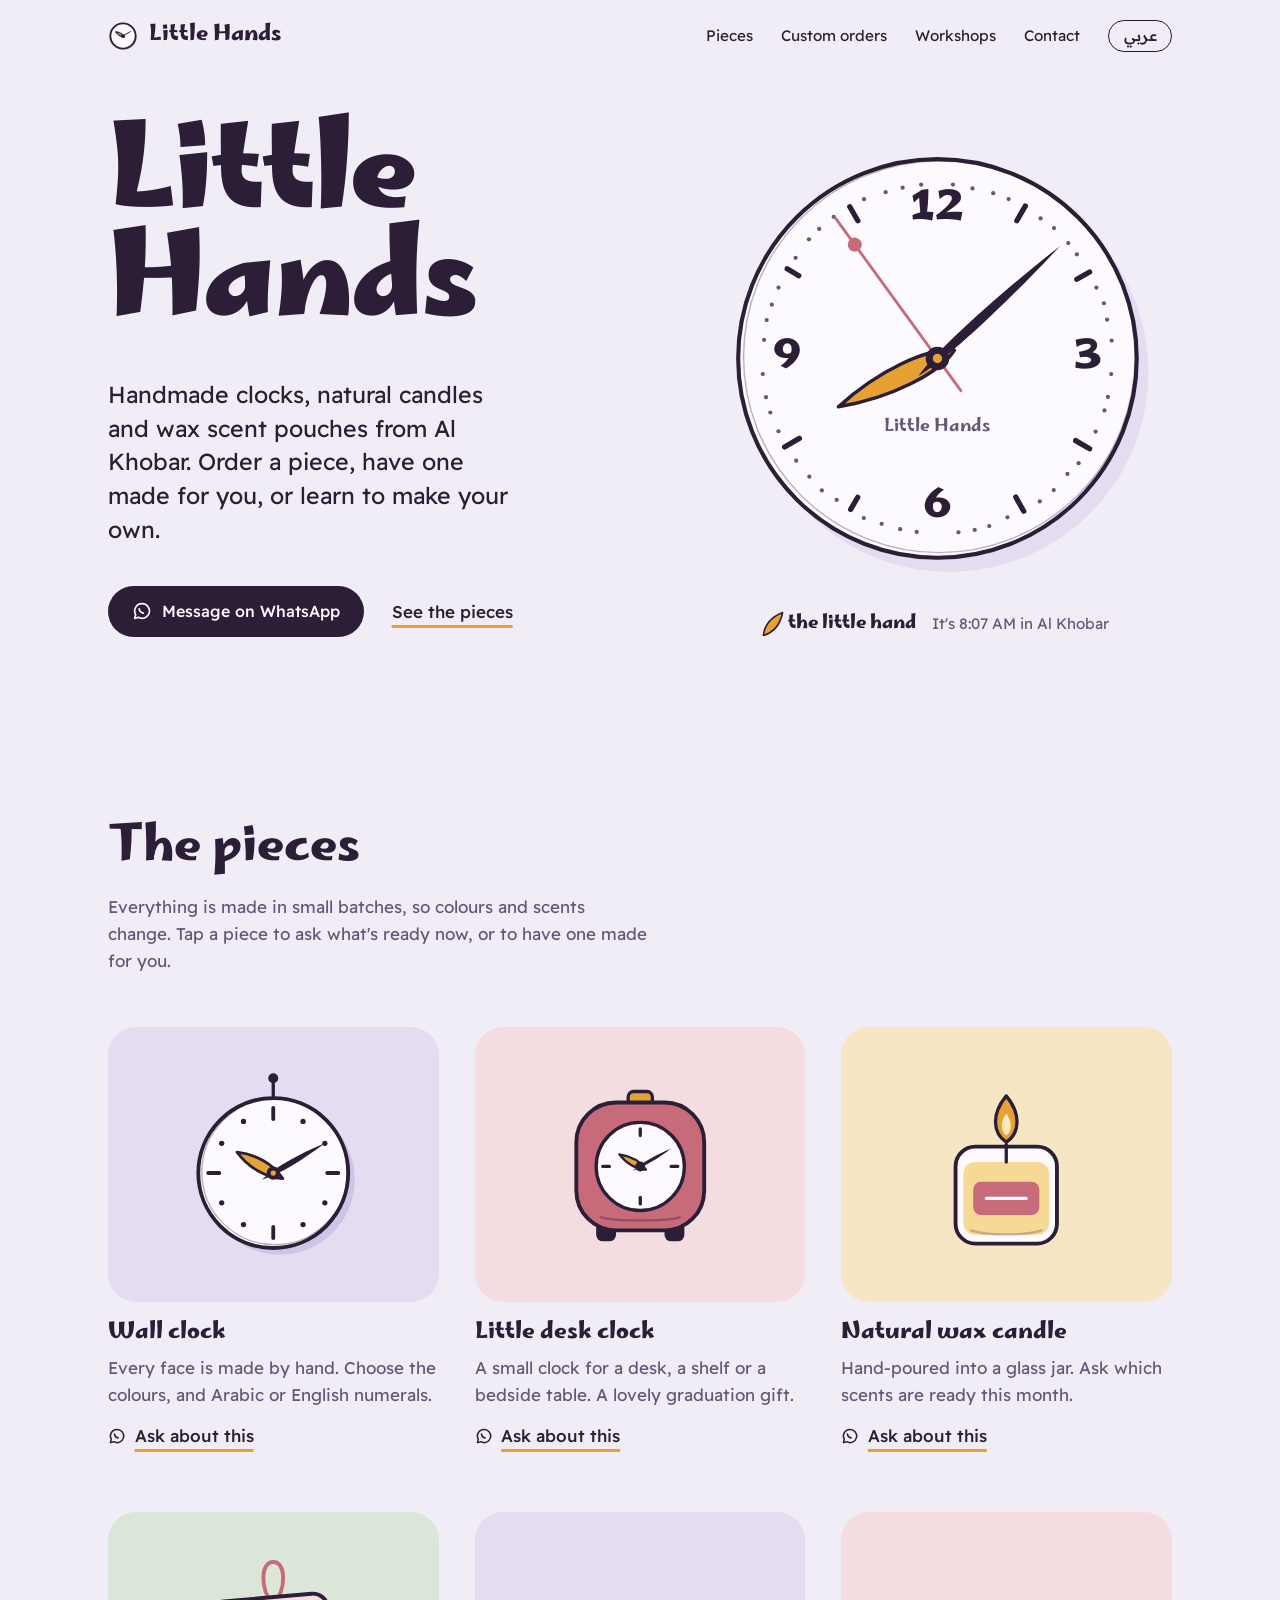
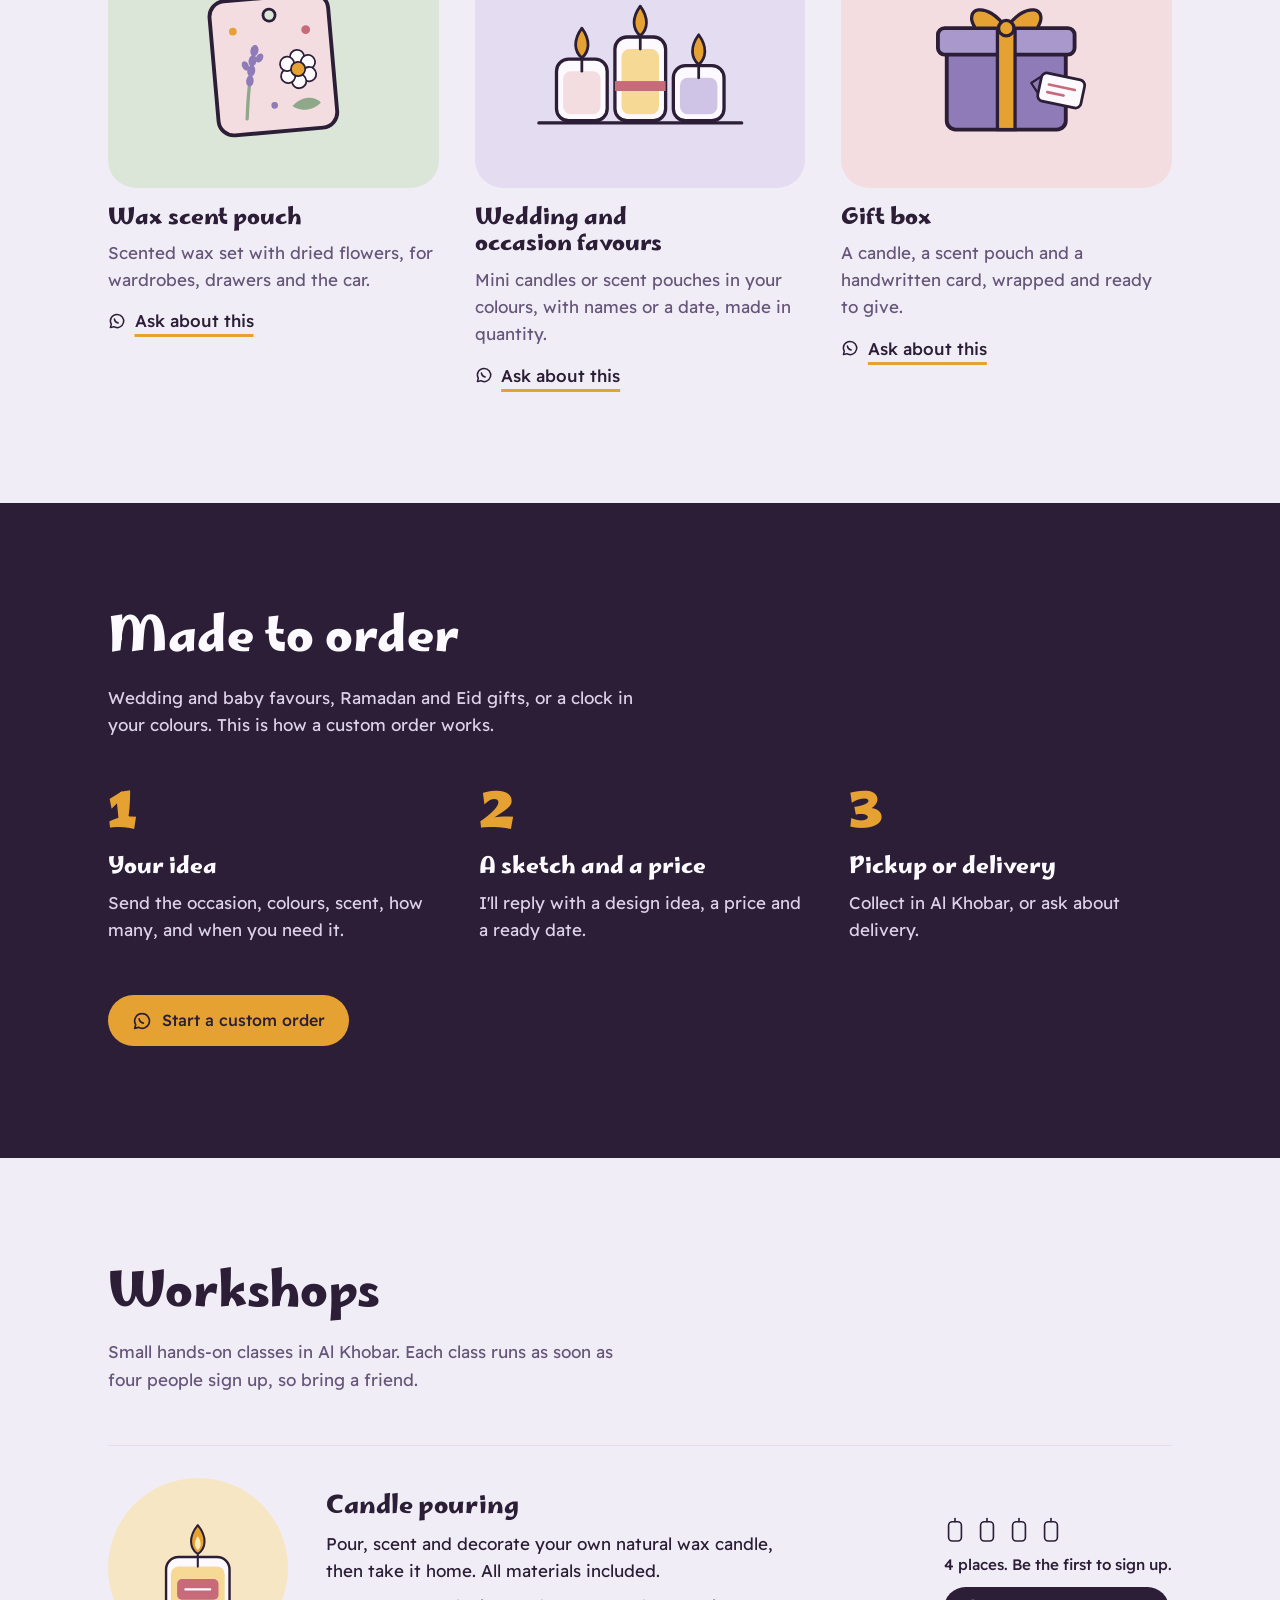
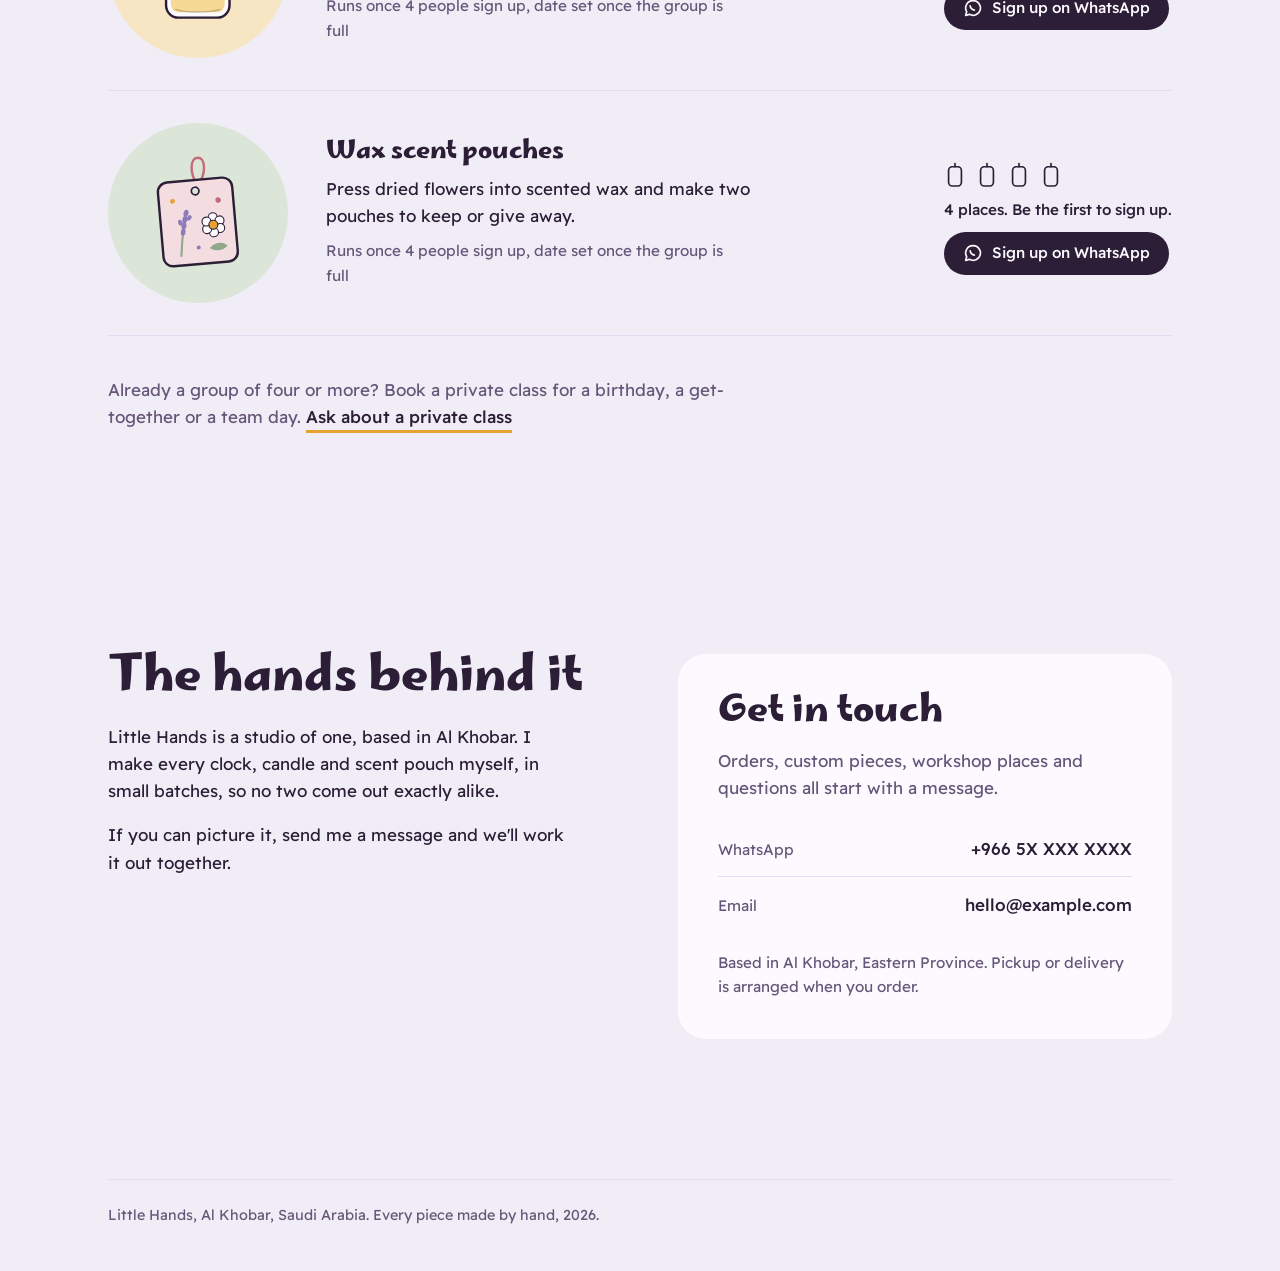
==== index.html @ 61046b44 "Little Hands website: bilingual shop, custom orders and workshops Static EN/AR site for a handmade c" ====
<!doctype html>
<html lang="en" dir="ltr">
<head>
  <meta charset="utf-8">
  <meta name="viewport" content="width=device-width, initial-scale=1">
  <title>Little Hands | Handmade clocks, natural candles and workshops in Al Khobar</title>
  <meta name="description" content="Handmade clocks, natural wax candles and wax scent pouches, made one at a time in Al Khobar, Saudi Arabia. Custom orders, wedding favours and small workshops, all by WhatsApp.">
  <!-- LAUNCH: delete the next line once real contact details are in assets/config.js -->
  <meta name="robots" content="noindex">
  <link rel="canonical" href="https://fuzail127.github.io/little-hands/">
  <link rel="alternate" hreflang="en" href="https://fuzail127.github.io/little-hands/">
  <link rel="alternate" hreflang="ar" href="https://fuzail127.github.io/little-hands/ar/">
  <link rel="alternate" hreflang="x-default" href="https://fuzail127.github.io/little-hands/">

  <meta property="og:type" content="website">
  <meta property="og:site_name" content="Little Hands">
  <meta property="og:title" content="Little Hands, handmade in Al Khobar">
  <meta property="og:description" content="Clocks, natural candles and wax scent pouches made by hand. Custom orders and small workshops by WhatsApp.">
  <meta property="og:url" content="https://fuzail127.github.io/little-hands/">
  <meta property="og:image" content="https://fuzail127.github.io/little-hands/assets/og-image.png">
  <meta property="og:image:width" content="1200">
  <meta property="og:image:height" content="630">
  <meta property="og:image:alt" content="Little Hands: a handmade clock and the shop name">
  <meta property="og:locale" content="en_GB">
  <meta property="og:locale:alternate" content="ar_SA">
  <meta name="twitter:card" content="summary_large_image">
  <meta name="theme-color" content="#F1EDF6">

  <link rel="icon" href="assets/favicon.svg" type="image/svg+xml">
  <link rel="apple-touch-icon" href="assets/apple-touch-icon.png">
  <link rel="preconnect" href="https://fonts.googleapis.com">
  <link rel="preconnect" href="https://fonts.gstatic.com" crossorigin>
  <link rel="stylesheet" href="https://fonts.googleapis.com/css2?family=Marhey:wght@400..700&family=Readex+Pro:wght@300..600&display=swap">
  <link rel="stylesheet" href="assets/styles.css">

  <script src="assets/config.js" defer></script>
  <script src="assets/products.js" defer></script>
  <script src="assets/workshops.js" defer></script>
  <script src="assets/render.js" defer></script>
  <script src="assets/site.js" defer></script>

  <script type="application/ld+json">
  {
    "@context": "https://schema.org",
    "@type": "Store",
    "@id": "https://fuzail127.github.io/little-hands/#store",
    "name": "Little Hands",
    "alternateName": "ليتل هاندز",
    "description": "Handmade clocks, natural wax candles and wax scent pouches made in Al Khobar, Saudi Arabia. Custom orders, wedding and occasion favours, and small candle-making workshops.",
    "url": "https://fuzail127.github.io/little-hands/",
    "image": "https://fuzail127.github.io/little-hands/assets/og-image.png",
    "logo": "https://fuzail127.github.io/little-hands/assets/apple-touch-icon.png",
    "address": {
      "@type": "PostalAddress",
      "addressLocality": "Al Khobar",
      "addressRegion": "Eastern Province",
      "addressCountry": "SA"
    },
    "areaServed": [
      { "@type": "City", "name": "Al Khobar" },
      { "@type": "AdministrativeArea", "name": "Eastern Province" }
    ],
    "knowsLanguage": ["en", "ar"],
    "hasOfferCatalog": {
      "@type": "OfferCatalog",
      "name": "Handmade pieces and workshops",
      "itemListElement": [
        { "@type": "Offer", "itemOffered": { "@type": "Product", "name": "Handmade wall clock" } },
        { "@type": "Offer", "itemOffered": { "@type": "Product", "name": "Natural wax candle" } },
        { "@type": "Offer", "itemOffered": { "@type": "Product", "name": "Wax scent pouch" } },
        { "@type": "Offer", "itemOffered": { "@type": "Product", "name": "Wedding and occasion favours" } },
        { "@type": "Offer", "itemOffered": { "@type": "Service", "name": "Candle pouring workshop" } }
      ]
    }
  }
  </script>
</head>
<body>
  <a class="skip" href="#main">Skip to content</a>

  <header class="site-header">
    <a class="brand" href="./"><img src="assets/favicon.svg" alt="" width="30" height="30">Little Hands</a>
    <nav class="nav" aria-label="Main">
      <a class="nav-section" href="#pieces">Pieces</a>
      <a class="nav-section" href="#custom">Custom orders</a>
      <a class="nav-section" href="#workshops">Workshops</a>
      <a class="nav-section" href="#contact">Contact</a>
      <a class="lang" href="ar/" hreflang="ar" lang="ar">عربي</a>
    </nav>
  </header>

  <main id="main">
    <section class="hero" aria-labelledby="hero-title">
      <div class="hero-text">
        <h1 id="hero-title">Little Hands</h1>
        <p class="lede">Handmade clocks, natural candles and wax scent pouches from Al Khobar. Order a piece, have one made for you, or learn to make your own.</p>
        <div class="actions">
          <a class="btn" data-wa="general" href="https://wa.me/966000000000?text=Hi%20Little%20Hands!%20I%20saw%20your%20website%20and%20I&#39;d%20like%20to%20ask%20about%20an%20order." target="_blank" rel="noopener"><svg viewBox="0 0 24 24" aria-hidden="true" focusable="false"><path d="M12 3.2a8.8 8.8 0 0 0-7.6 13.2L3.2 20.8l4.5-1.2A8.8 8.8 0 1 0 12 3.2Z" fill="none" stroke="currentColor" stroke-width="2" stroke-linejoin="round"/><path d="M8.6 9.4c.3 2.4 2.4 4.6 5 5.2" fill="none" stroke="currentColor" stroke-width="2" stroke-linecap="round"/></svg>Message on WhatsApp</a>
          <a class="text-link" href="#pieces">See the pieces</a>
        </div>
      </div>
      <figure class="clock-wrap">
        <div class="clock" id="clock" role="img" aria-label="A handmade clock showing the time in Al Khobar"></div>
        <figcaption class="clock-caption">
          <span class="key"><svg viewBox="0 0 14 32" aria-hidden="true" focusable="false"><path d="M7 31C1 22 1 12 7 1C13 12 13 22 7 31Z" fill="#E5A233" stroke="#2B1E36" stroke-width="1.6" stroke-linejoin="round"/></svg>the little hand</span>
          <span class="clock-time" id="clock-time">Live time in Al Khobar</span>
        </figcaption>
      </figure>
    </section>

    <section class="section" id="pieces" aria-labelledby="pieces-title">
      <h2 id="pieces-title">The pieces</h2>
      <p class="section-intro">Everything is made in small batches, so colours and scents change. Tap a piece to ask what's ready now, or to have one made for you.</p>
      <ul class="pieces" id="pieces-grid">
<!-- pieces:start -->
<li class="piece"><div class="art" style="background:#E4DCF0"><svg viewBox="0 0 240 200" aria-hidden="true" focusable="false"><use href="assets/art.svg#wall-clock"></use></svg></div><h3>Wall clock</h3><p>Every face is made by hand. Choose the colours, and Arabic or English numerals.</p><a class="ask" href="https://wa.me/966000000000?text=Hi%20Little%20Hands!%20I&#39;d%20like%20to%20ask%20about%20the%20Wall%20clock." target="_blank" rel="noopener"><svg viewBox="0 0 24 24" aria-hidden="true" focusable="false"><path d="M12 3.2a8.8 8.8 0 0 0-7.6 13.2L3.2 20.8l4.5-1.2A8.8 8.8 0 1 0 12 3.2Z" fill="none" stroke="currentColor" stroke-width="2" stroke-linejoin="round"/><path d="M8.6 9.4c.3 2.4 2.4 4.6 5 5.2" fill="none" stroke="currentColor" stroke-width="2" stroke-linecap="round"/></svg><span>Ask about this<span class="sr-only">: Wall clock</span></span></a></li>
<li class="piece"><div class="art" style="background:#F3DDE1"><svg viewBox="0 0 240 200" aria-hidden="true" focusable="false"><use href="assets/art.svg#desk-clock"></use></svg></div><h3>Little desk clock</h3><p>A small clock for a desk, a shelf or a bedside table. A lovely graduation gift.</p><a class="ask" href="https://wa.me/966000000000?text=Hi%20Little%20Hands!%20I&#39;d%20like%20to%20ask%20about%20the%20Little%20desk%20clock." target="_blank" rel="noopener"><svg viewBox="0 0 24 24" aria-hidden="true" focusable="false"><path d="M12 3.2a8.8 8.8 0 0 0-7.6 13.2L3.2 20.8l4.5-1.2A8.8 8.8 0 1 0 12 3.2Z" fill="none" stroke="currentColor" stroke-width="2" stroke-linejoin="round"/><path d="M8.6 9.4c.3 2.4 2.4 4.6 5 5.2" fill="none" stroke="currentColor" stroke-width="2" stroke-linecap="round"/></svg><span>Ask about this<span class="sr-only">: Little desk clock</span></span></a></li>
<li class="piece"><div class="art" style="background:#F7E6C4"><svg viewBox="0 0 240 200" aria-hidden="true" focusable="false"><use href="assets/art.svg#jar-candle"></use></svg></div><h3>Natural wax candle</h3><p>Hand-poured into a glass jar. Ask which scents are ready this month.</p><a class="ask" href="https://wa.me/966000000000?text=Hi%20Little%20Hands!%20I&#39;d%20like%20to%20ask%20about%20the%20Natural%20wax%20candle." target="_blank" rel="noopener"><svg viewBox="0 0 24 24" aria-hidden="true" focusable="false"><path d="M12 3.2a8.8 8.8 0 0 0-7.6 13.2L3.2 20.8l4.5-1.2A8.8 8.8 0 1 0 12 3.2Z" fill="none" stroke="currentColor" stroke-width="2" stroke-linejoin="round"/><path d="M8.6 9.4c.3 2.4 2.4 4.6 5 5.2" fill="none" stroke="currentColor" stroke-width="2" stroke-linecap="round"/></svg><span>Ask about this<span class="sr-only">: Natural wax candle</span></span></a></li>
<li class="piece"><div class="art" style="background:#DCE6D8"><svg viewBox="0 0 240 200" aria-hidden="true" focusable="false"><use href="assets/art.svg#scent-pouch"></use></svg></div><h3>Wax scent pouch</h3><p>Scented wax set with dried flowers, for wardrobes, drawers and the car.</p><a class="ask" href="https://wa.me/966000000000?text=Hi%20Little%20Hands!%20I&#39;d%20like%20to%20ask%20about%20the%20Wax%20scent%20pouch." target="_blank" rel="noopener"><svg viewBox="0 0 24 24" aria-hidden="true" focusable="false"><path d="M12 3.2a8.8 8.8 0 0 0-7.6 13.2L3.2 20.8l4.5-1.2A8.8 8.8 0 1 0 12 3.2Z" fill="none" stroke="currentColor" stroke-width="2" stroke-linejoin="round"/><path d="M8.6 9.4c.3 2.4 2.4 4.6 5 5.2" fill="none" stroke="currentColor" stroke-width="2" stroke-linecap="round"/></svg><span>Ask about this<span class="sr-only">: Wax scent pouch</span></span></a></li>
<li class="piece"><div class="art" style="background:#E4DCF0"><svg viewBox="0 0 240 200" aria-hidden="true" focusable="false"><use href="assets/art.svg#favours"></use></svg></div><h3>Wedding and occasion favours</h3><p>Mini candles or scent pouches in your colours, with names or a date, made in quantity.</p><a class="ask" href="https://wa.me/966000000000?text=Hi%20Little%20Hands!%20I&#39;d%20like%20to%20ask%20about%20the%20Wedding%20and%20occasion%20favours." target="_blank" rel="noopener"><svg viewBox="0 0 24 24" aria-hidden="true" focusable="false"><path d="M12 3.2a8.8 8.8 0 0 0-7.6 13.2L3.2 20.8l4.5-1.2A8.8 8.8 0 1 0 12 3.2Z" fill="none" stroke="currentColor" stroke-width="2" stroke-linejoin="round"/><path d="M8.6 9.4c.3 2.4 2.4 4.6 5 5.2" fill="none" stroke="currentColor" stroke-width="2" stroke-linecap="round"/></svg><span>Ask about this<span class="sr-only">: Wedding and occasion favours</span></span></a></li>
<li class="piece"><div class="art" style="background:#F3DDE1"><svg viewBox="0 0 240 200" aria-hidden="true" focusable="false"><use href="assets/art.svg#gift-box"></use></svg></div><h3>Gift box</h3><p>A candle, a scent pouch and a handwritten card, wrapped and ready to give.</p><a class="ask" href="https://wa.me/966000000000?text=Hi%20Little%20Hands!%20I&#39;d%20like%20to%20ask%20about%20the%20Gift%20box." target="_blank" rel="noopener"><svg viewBox="0 0 24 24" aria-hidden="true" focusable="false"><path d="M12 3.2a8.8 8.8 0 0 0-7.6 13.2L3.2 20.8l4.5-1.2A8.8 8.8 0 1 0 12 3.2Z" fill="none" stroke="currentColor" stroke-width="2" stroke-linejoin="round"/><path d="M8.6 9.4c.3 2.4 2.4 4.6 5 5.2" fill="none" stroke="currentColor" stroke-width="2" stroke-linecap="round"/></svg><span>Ask about this<span class="sr-only">: Gift box</span></span></a></li>
<!-- pieces:end -->
      </ul>
    </section>

    <section class="band" id="custom" aria-labelledby="custom-title">
      <div class="section">
        <h2 id="custom-title">Made to order</h2>
        <p class="section-intro">Wedding and baby favours, Ramadan and Eid gifts, or a clock in your colours. This is how a custom order works.</p>
        <ol class="steps">
          <li class="step">
            <span class="step-num" aria-hidden="true">1</span>
            <h3>Your idea</h3>
            <p>Send the occasion, colours, scent, how many, and when you need it.</p>
          </li>
          <li class="step">
            <span class="step-num" aria-hidden="true">2</span>
            <h3>A sketch and a price</h3>
            <p>I'll reply with a design idea, a price and a ready date.</p>
          </li>
          <li class="step">
            <span class="step-num" aria-hidden="true">3</span>
            <h3>Pickup or delivery</h3>
            <p>Collect in Al Khobar, or ask about delivery.</p>
          </li>
        </ol>
        <a class="btn btn-honey" data-wa="custom" href="https://wa.me/966000000000?text=Hi%20Little%20Hands!%20I&#39;d%20like%20a%20custom%20order.%0AOccasion%3A%0AColours%3A%0AHow%20many%3A%0ANeeded%20by%3A" target="_blank" rel="noopener"><svg viewBox="0 0 24 24" aria-hidden="true" focusable="false"><path d="M12 3.2a8.8 8.8 0 0 0-7.6 13.2L3.2 20.8l4.5-1.2A8.8 8.8 0 1 0 12 3.2Z" fill="none" stroke="currentColor" stroke-width="2" stroke-linejoin="round"/><path d="M8.6 9.4c.3 2.4 2.4 4.6 5 5.2" fill="none" stroke="currentColor" stroke-width="2" stroke-linecap="round"/></svg>Start a custom order</a>
      </div>
    </section>

    <section class="section" id="workshops" aria-labelledby="workshops-title">
      <h2 id="workshops-title">Workshops</h2>
      <p class="section-intro">Small hands-on classes in Al Khobar. Each class runs as soon as four people sign up, so bring a friend.</p>
      <ul class="workshops" id="workshops-list">
<!-- workshops:start -->
<li class="workshop"><div class="art" style="background:#F7E6C4"><svg viewBox="0 0 240 200" aria-hidden="true" focusable="false"><use href="assets/art.svg#jar-candle"></use></svg></div><div class="workshop-body"><h3>Candle pouring</h3><p>Pour, scent and decorate your own natural wax candle, then take it home. All materials included.</p><p class="workshop-meta">Runs once 4 people sign up, date set once the group is full</p></div><div class="workshop-join"><div class="meter" role="img" aria-label="4 places. Be the first to sign up."><svg viewBox="0 0 24 40" aria-hidden="true" focusable="false"><path d="M12 13.5V17" stroke="#2B1E36" stroke-width="1.8" stroke-linecap="round"/><rect x="5" y="17" width="14" height="21" rx="4" fill="none" stroke="#2B1E36" stroke-width="1.8"/></svg><svg viewBox="0 0 24 40" aria-hidden="true" focusable="false"><path d="M12 13.5V17" stroke="#2B1E36" stroke-width="1.8" stroke-linecap="round"/><rect x="5" y="17" width="14" height="21" rx="4" fill="none" stroke="#2B1E36" stroke-width="1.8"/></svg><svg viewBox="0 0 24 40" aria-hidden="true" focusable="false"><path d="M12 13.5V17" stroke="#2B1E36" stroke-width="1.8" stroke-linecap="round"/><rect x="5" y="17" width="14" height="21" rx="4" fill="none" stroke="#2B1E36" stroke-width="1.8"/></svg><svg viewBox="0 0 24 40" aria-hidden="true" focusable="false"><path d="M12 13.5V17" stroke="#2B1E36" stroke-width="1.8" stroke-linecap="round"/><rect x="5" y="17" width="14" height="21" rx="4" fill="none" stroke="#2B1E36" stroke-width="1.8"/></svg></div><p class="meter-label">4 places. Be the first to sign up.</p><a class="btn btn-small" href="https://wa.me/966000000000?text=Hi%20Little%20Hands!%20I&#39;d%20like%20to%20sign%20up%20for%20the%20Candle%20pouring%20workshop.%0AHow%20many%20people%3A%0ADays%20that%20suit%20me%3A" target="_blank" rel="noopener"><svg viewBox="0 0 24 24" aria-hidden="true" focusable="false"><path d="M12 3.2a8.8 8.8 0 0 0-7.6 13.2L3.2 20.8l4.5-1.2A8.8 8.8 0 1 0 12 3.2Z" fill="none" stroke="currentColor" stroke-width="2" stroke-linejoin="round"/><path d="M8.6 9.4c.3 2.4 2.4 4.6 5 5.2" fill="none" stroke="currentColor" stroke-width="2" stroke-linecap="round"/></svg><span>Sign up on WhatsApp<span class="sr-only">: Candle pouring</span></span></a></div></li>
<li class="workshop"><div class="art" style="background:#DCE6D8"><svg viewBox="0 0 240 200" aria-hidden="true" focusable="false"><use href="assets/art.svg#scent-pouch"></use></svg></div><div class="workshop-body"><h3>Wax scent pouches</h3><p>Press dried flowers into scented wax and make two pouches to keep or give away.</p><p class="workshop-meta">Runs once 4 people sign up, date set once the group is full</p></div><div class="workshop-join"><div class="meter" role="img" aria-label="4 places. Be the first to sign up."><svg viewBox="0 0 24 40" aria-hidden="true" focusable="false"><path d="M12 13.5V17" stroke="#2B1E36" stroke-width="1.8" stroke-linecap="round"/><rect x="5" y="17" width="14" height="21" rx="4" fill="none" stroke="#2B1E36" stroke-width="1.8"/></svg><svg viewBox="0 0 24 40" aria-hidden="true" focusable="false"><path d="M12 13.5V17" stroke="#2B1E36" stroke-width="1.8" stroke-linecap="round"/><rect x="5" y="17" width="14" height="21" rx="4" fill="none" stroke="#2B1E36" stroke-width="1.8"/></svg><svg viewBox="0 0 24 40" aria-hidden="true" focusable="false"><path d="M12 13.5V17" stroke="#2B1E36" stroke-width="1.8" stroke-linecap="round"/><rect x="5" y="17" width="14" height="21" rx="4" fill="none" stroke="#2B1E36" stroke-width="1.8"/></svg><svg viewBox="0 0 24 40" aria-hidden="true" focusable="false"><path d="M12 13.5V17" stroke="#2B1E36" stroke-width="1.8" stroke-linecap="round"/><rect x="5" y="17" width="14" height="21" rx="4" fill="none" stroke="#2B1E36" stroke-width="1.8"/></svg></div><p class="meter-label">4 places. Be the first to sign up.</p><a class="btn btn-small" href="https://wa.me/966000000000?text=Hi%20Little%20Hands!%20I&#39;d%20like%20to%20sign%20up%20for%20the%20Wax%20scent%20pouches%20workshop.%0AHow%20many%20people%3A%0ADays%20that%20suit%20me%3A" target="_blank" rel="noopener"><svg viewBox="0 0 24 24" aria-hidden="true" focusable="false"><path d="M12 3.2a8.8 8.8 0 0 0-7.6 13.2L3.2 20.8l4.5-1.2A8.8 8.8 0 1 0 12 3.2Z" fill="none" stroke="currentColor" stroke-width="2" stroke-linejoin="round"/><path d="M8.6 9.4c.3 2.4 2.4 4.6 5 5.2" fill="none" stroke="currentColor" stroke-width="2" stroke-linecap="round"/></svg><span>Sign up on WhatsApp<span class="sr-only">: Wax scent pouches</span></span></a></div></li>
<!-- workshops:end -->
      </ul>
      <p class="private-note">Already a group of four or more? Book a private class for a birthday, a get-together or a team day. <a class="text-link" data-wa="private" href="https://wa.me/966000000000?text=Hi%20Little%20Hands!%20I&#39;d%20like%20to%20book%20a%20private%20class%20for%20a%20group.%0AWhich%20class%3A%0AHow%20many%20people%3A%0AOccasion%20and%20date%3A" target="_blank" rel="noopener">Ask about a private class</a></p>
    </section>

    <section class="section about-contact" aria-label="About and contact">
      <div class="about" id="about">
        <h2>The hands behind it</h2>
        <p>Little Hands is a studio of one, based in Al Khobar. I make every clock, candle and scent pouch myself, in small batches, so no two come out exactly alike.</p>
        <p>If you can picture it, send me a message and we'll work it out together.</p>
      </div>
      <div class="contact" id="contact">
        <h2>Get in touch</h2>
        <p class="contact-intro">Orders, custom pieces, workshop places and questions all start with a message.</p>
        <ul class="contact-list" id="contact-list">
<!-- contacts:start -->
<li><span class="contact-label">WhatsApp</span><a dir="ltr" href="https://wa.me/966000000000?text=Hi%20Little%20Hands!%20I%20saw%20your%20website%20and%20I&#39;d%20like%20to%20ask%20about%20an%20order." target="_blank" rel="noopener">+966 5X XXX XXXX</a></li>
<li><span class="contact-label">Email</span><a dir="ltr" href="mailto:hello@example.com?subject=Order%20enquiry">hello@example.com</a></li>
<!-- contacts:end -->
        </ul>
        <p class="contact-note">Based in Al Khobar, Eastern Province. Pickup or delivery is arranged when you order.</p>
      </div>
    </section>
  </main>

  <footer class="site-footer">
    <p>Little Hands, Al Khobar, Saudi Arabia. Every piece made by hand, 2026.</p>
  </footer>
</body>
</html>
---- assets/styles.css ----
/* Little Hands — styles
   Palette from her materials: lavender wax, plum ink, beeswax honey, dried rose. */
:root {
  --wax: #F1EDF6;
  --milk: #FCFAFE;
  --ink: #2B1E36;
  --ink-soft: #66577A;
  --ink-on-dark: #DCD2E8;
  --honey: #E5A233;
  --honey-pale: #F7E6C4;
  --rose: #C76B7A;
  --rose-pale: #F3DDE1;
  --lavender: #8E7BB8;
  --lavender-pale: #E4DCF0;
  --sage-pale: #DCE6D8;

  --display: "Marhey", "Readex Pro", system-ui, sans-serif;
  --body: "Readex Pro", system-ui, -apple-system, "Segoe UI", Tahoma, sans-serif;

  --gutter: clamp(16px, 4vw, 48px);
  --max: 1160px;
  --radius-art: 28px;
}

*, *::before, *::after { box-sizing: border-box; }
html { -webkit-text-size-adjust: 100%; scroll-behavior: smooth; }
@media (prefers-reduced-motion: reduce) { html { scroll-behavior: auto; } }

body {
  margin: 0;
  background: var(--wax);
  color: var(--ink);
  font-family: var(--body);
  font-size: 1.0625rem;
  line-height: 1.6;
  -webkit-font-smoothing: antialiased;
  text-rendering: optimizeLegibility;
}
html[lang="ar"] body { font-size: 1.125rem; line-height: 1.85; }

img, svg { display: block; max-width: 100%; }
a { color: inherit; }
h1, h2, h3 { font-family: var(--display); color: inherit; text-wrap: balance; }
[hidden] { display: none !important; }
p { margin: 0; }

:focus-visible { outline: 3px solid var(--lavender); outline-offset: 3px; border-radius: 6px; }

.sr-only {
  position: absolute; width: 1px; height: 1px; padding: 0; margin: -1px;
  overflow: hidden; clip: rect(0 0 0 0); white-space: nowrap; border: 0;
}
.skip {
  position: absolute; inset-inline-start: 16px; top: -64px; z-index: 10;
  background: var(--ink); color: var(--milk); text-decoration: none;
  padding: .6em 1.1em; border-radius: 999px;
}
.skip:focus { top: 12px; }

/* ---------- header ---------- */
.site-header {
  max-width: var(--max); margin: 0 auto; padding: 20px var(--gutter);
  display: flex; align-items: center; justify-content: space-between; gap: 16px;
}
.brand {
  display: inline-flex; align-items: center; gap: .5em;
  font-family: var(--display); font-weight: 600; font-size: 1.35rem; line-height: 1;
  text-decoration: none;
}
.brand img { width: 30px; height: 30px; }
.nav { display: flex; align-items: center; gap: clamp(14px, 2.4vw, 28px); font-size: .95rem; }
.nav a { text-decoration: none; }
.nav-section:hover {
  text-decoration: underline; text-decoration-color: var(--honey);
  text-decoration-thickness: 2px; text-underline-offset: 6px;
}
.lang { border: 1.5px solid var(--ink); border-radius: 999px; padding: .2em .95em; font-weight: 500; }
.lang:hover { background: var(--ink); color: var(--milk); }
@media (max-width: 760px) { .nav-section { display: none; } }

/* ---------- buttons and links ---------- */
.btn {
  display: inline-flex; align-items: center; gap: .6em;
  background: var(--ink); color: var(--milk); text-decoration: none;
  font-family: var(--body); font-weight: 500; font-size: 1rem; line-height: 1.2;
  padding: .95em 1.5em; border-radius: 999px;
  transition: background-color .2s ease;
}
.btn:hover { background: #45325A; }
.btn svg { width: 20px; height: 20px; flex: none; }
.btn-honey { background: var(--honey); color: var(--ink); }
.btn-honey:hover { background: #F0B654; }
.btn-small { font-size: .95rem; padding: .75em 1.25em; }

.text-link, .ask {
  font-weight: 500; text-decoration: underline; text-decoration-color: var(--honey);
  text-decoration-thickness: 3px; text-underline-offset: 7px;
}
.text-link:hover, .ask:hover { text-decoration-color: var(--ink); }
.ask { display: inline-flex; align-items: center; gap: .5em; text-decoration-thickness: 2.5px; }
.ask svg { width: 18px; height: 18px; flex: none; }

/* ---------- hero ---------- */
.hero {
  max-width: var(--max); margin: 0 auto;
  padding: clamp(16px, 4vw, 56px) var(--gutter) clamp(40px, 6vw, 72px);
  display: grid; grid-template-columns: minmax(0, 1.05fr) minmax(0, .95fr);
  align-items: center; gap: clamp(36px, 6vw, 88px);
}
.hero h1 {
  font-weight: 700; font-size: clamp(3.6rem, 10.5vw, 7.25rem);
  line-height: .92; letter-spacing: -.015em; margin: 0 0 .32em;
}
html[lang="ar"] .hero h1 { line-height: 1.2; letter-spacing: 0; margin-bottom: .2em; }
.lede { font-size: clamp(1.2rem, 2vw, 1.45rem); line-height: 1.45; max-width: 30ch; }
html[lang="ar"] .lede { line-height: 1.75; }
.actions { display: flex; flex-wrap: wrap; align-items: center; gap: 16px 28px; margin-top: clamp(28px, 4vw, 40px); }

.clock-wrap { margin: 0; justify-self: center; width: min(100%, 470px); }
.clock svg { width: 100%; height: auto; overflow: visible; }
.clock-nums { font-family: var(--display); font-weight: 600; font-size: 36px; }
.clock-brand { font-family: var(--display); font-weight: 500; font-size: 15px; }
.hand { transform-box: view-box; transform-origin: 200px 200px; }
.clock.sweep .hand { transition: transform 1.6s cubic-bezier(.22, .9, .24, 1); }
.clock.ticking .hand-s { transition: transform .32s cubic-bezier(.34, 1.9, .6, 1); }
.clock.ticking .hand-h, .clock.ticking .hand-m { transition: transform .32s ease-out; }
@media (prefers-reduced-motion: reduce) {
  .hand { transition: none !important; }
  .hand-s { display: none; }
}
.clock-caption {
  display: flex; flex-wrap: wrap; justify-content: center; align-items: center;
  gap: 4px 16px; margin-top: 16px; text-align: center;
}
.key { display: inline-flex; align-items: center; gap: .45em; font-family: var(--display); font-weight: 600; font-size: 1.15rem; }
.key svg { width: 14px; height: 32px; transform: rotate(40deg); }
.clock-time { color: var(--ink-soft); font-size: .95rem; }

@media (max-width: 860px) {
  .hero { grid-template-columns: 1fr; }
  .clock-wrap { width: min(86%, 380px); }
}

/* ---------- sections ---------- */
.section { max-width: var(--max); margin: 0 auto; padding: clamp(64px, 9vw, 112px) var(--gutter); }
.section h2 { font-weight: 600; font-size: clamp(2.1rem, 4.4vw, 3rem); line-height: 1.08; margin: 0 0 .35em; }
html[lang="ar"] .section h2 { line-height: 1.4; }
.section-intro { max-width: 54ch; color: var(--ink-soft); margin-bottom: clamp(32px, 5vw, 52px); }
.art { border-radius: var(--radius-art); display: grid; place-items: center; overflow: hidden; }
.art img { width: 100%; height: 100%; object-fit: cover; }

/* pieces */
.pieces {
  list-style: none; margin: 0; padding: 0;
  display: grid; grid-template-columns: repeat(3, minmax(0, 1fr));
  gap: clamp(40px, 5vw, 60px) clamp(20px, 3vw, 36px);
}
@media (max-width: 920px) { .pieces { grid-template-columns: repeat(2, minmax(0, 1fr)); } }
@media (max-width: 560px) { .pieces { grid-template-columns: 1fr; } }
.piece .art { aspect-ratio: 6 / 5; margin-bottom: 18px; }
.piece .art svg { width: 80%; height: auto; }
@media (max-width: 560px) {
  .piece .art { aspect-ratio: 16 / 10; }
  .piece .art svg { width: 62%; }
}
.piece h3 { font-weight: 600; font-size: 1.4rem; line-height: 1.2; margin: 0 0 .3em; }
html[lang="ar"] .piece h3 { line-height: 1.5; }
.piece p { color: var(--ink-soft); max-width: 40ch; margin-bottom: 14px; }
.piece .price { color: var(--ink); font-weight: 500; margin-bottom: 10px; }

/* made to order band */
.band { background: var(--ink); color: var(--milk); }
.band .section-intro { color: var(--ink-on-dark); }
.band :focus-visible { outline-color: var(--honey); }
.steps {
  list-style: none; margin: 0 0 clamp(36px, 5vw, 52px); padding: 0;
  display: grid; grid-template-columns: repeat(3, minmax(0, 1fr)); gap: clamp(28px, 4vw, 48px);
}
@media (max-width: 760px) { .steps { grid-template-columns: 1fr; } }
.step-num { display: block; font-family: var(--display); font-weight: 700; font-size: 3.2rem; line-height: 1; color: var(--honey); margin-bottom: .25em; }
.step h3 { font-weight: 600; font-size: 1.4rem; line-height: 1.25; margin: 0 0 .3em; }
html[lang="ar"] .step h3 { line-height: 1.5; }
.step p { color: var(--ink-on-dark); max-width: 34ch; }

/* workshops */
.workshops { list-style: none; margin: 0; padding: 0; }
.workshop {
  display: grid; grid-template-columns: 180px minmax(0, 1fr) auto;
  gap: clamp(20px, 3vw, 40px); align-items: center;
  padding: clamp(24px, 3vw, 32px) 0; border-top: 1.5px solid var(--lavender-pale);
}
.workshop:last-child { border-bottom: 1.5px solid var(--lavender-pale); }
.workshop .art { aspect-ratio: 1; border-radius: 50%; }
.workshop .art svg { width: 92%; height: auto; }
.workshop h3 { font-weight: 600; font-size: 1.55rem; line-height: 1.2; margin: 0 0 .3em; }
html[lang="ar"] .workshop h3 { line-height: 1.5; }
.workshop-body p { max-width: 46ch; }
.workshop-body > p:first-of-type { margin-bottom: 10px; }
.workshop-meta { color: var(--ink-soft); font-size: .95rem; }
.workshop-join { display: grid; justify-items: start; gap: 10px; min-width: 220px; }
.meter { display: flex; gap: 10px; align-items: flex-end; }
.meter svg { width: 22px; height: 37px; }
.meter-label { font-size: .95rem; font-weight: 500; max-width: 26ch; }
.workshop.is-on .meter-label { color: var(--ink); }
.private-note { margin-top: clamp(28px, 4vw, 40px); max-width: 62ch; color: var(--ink-soft); }
.private-note a { color: var(--ink); }
@media (max-width: 860px) {
  .workshop { grid-template-columns: 120px minmax(0, 1fr); }
  .workshop-join { grid-column: 1 / -1; }
}
@media (max-width: 520px) {
  .workshop { grid-template-columns: 88px minmax(0, 1fr); align-items: start; }
}

/* about and contact */
.about-contact {
  display: grid; grid-template-columns: minmax(0, 1fr) minmax(0, 1fr);
  gap: clamp(40px, 6vw, 96px); align-items: start;
}
@media (max-width: 860px) { .about-contact { grid-template-columns: 1fr; } }
.about p { max-width: 46ch; margin-bottom: 1em; }
.contact { background: var(--milk); border-radius: var(--radius-art); padding: clamp(24px, 4vw, 40px); }
.contact h2 { font-size: clamp(1.8rem, 3.2vw, 2.3rem); }
.contact-intro { color: var(--ink-soft); margin-bottom: 20px; }
.contact-list { list-style: none; margin: 0; padding: 0; }
.contact-list li {
  display: flex; flex-wrap: wrap; justify-content: space-between; align-items: baseline;
  gap: 6px 16px; padding: 14px 0; border-bottom: 1.5px solid var(--lavender-pale);
}
.contact-list li:last-child { border-bottom: 0; }
.contact-label { color: var(--ink-soft); font-size: .95rem; }
.contact-list a { font-weight: 500; text-decoration: none; overflow-wrap: anywhere; }
.contact-list a:hover { text-decoration: underline; text-decoration-color: var(--honey); text-decoration-thickness: 2px; text-underline-offset: 5px; }
.contact-note { color: var(--ink-soft); font-size: .95rem; margin-top: 18px; }

/* footer */
.site-footer {
  max-width: var(--max); margin: 0 auto; padding: 28px var(--gutter) 44px;
  color: var(--ink-soft); font-size: .9rem;
}
.site-footer p { border-top: 1.5px solid var(--lavender-pale); padding-top: 24px; }
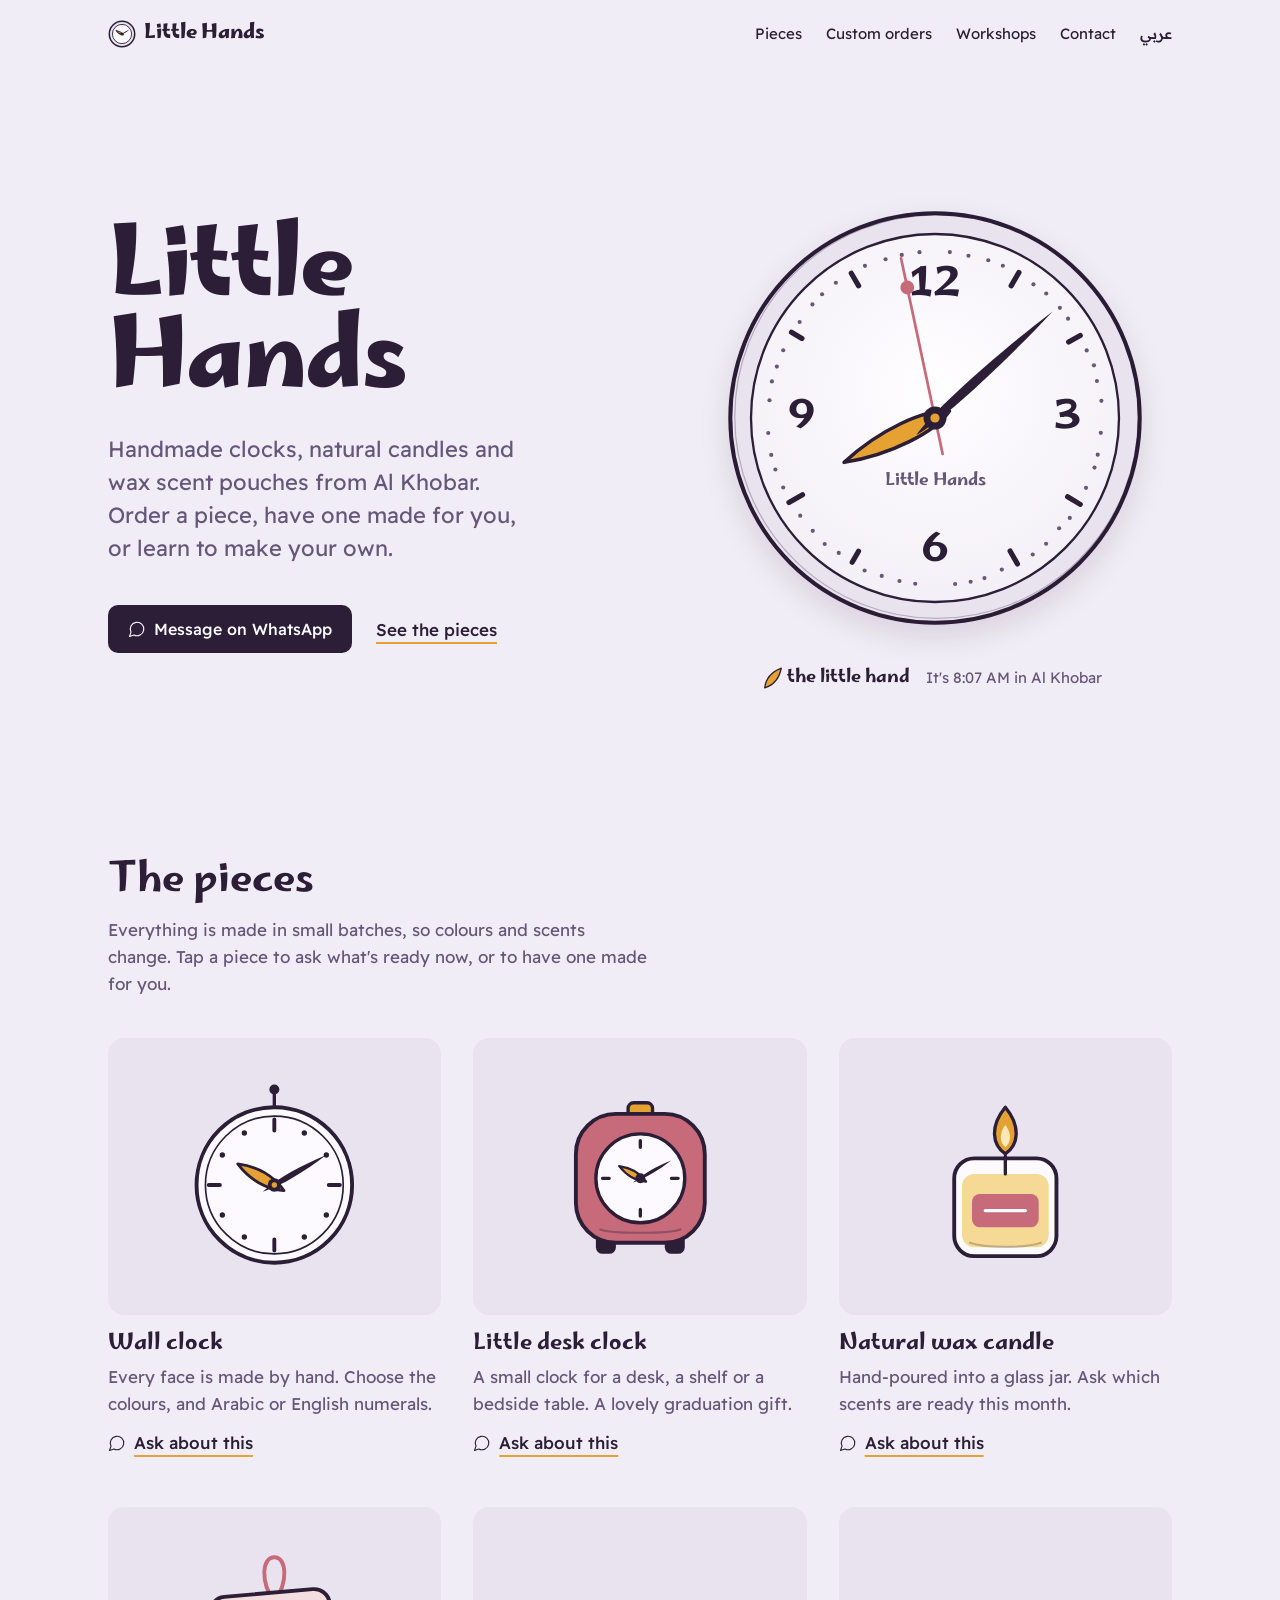
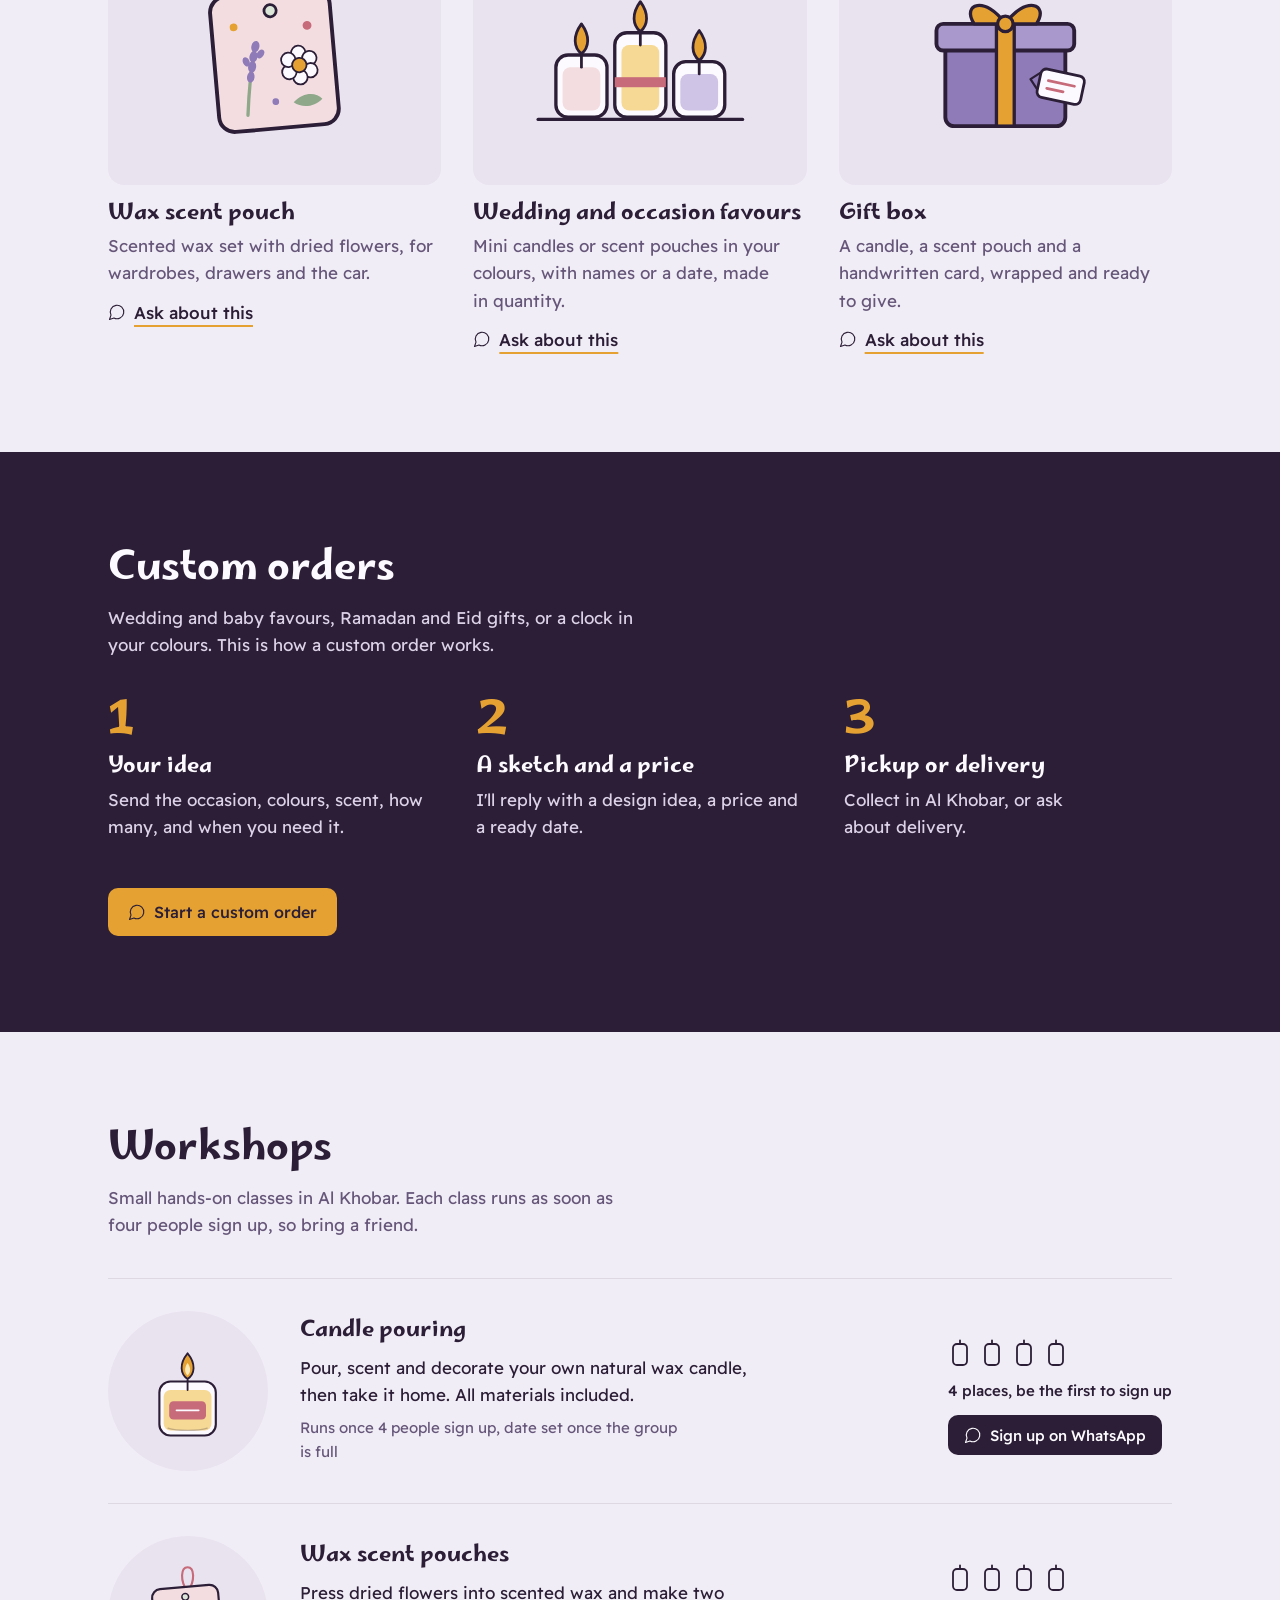
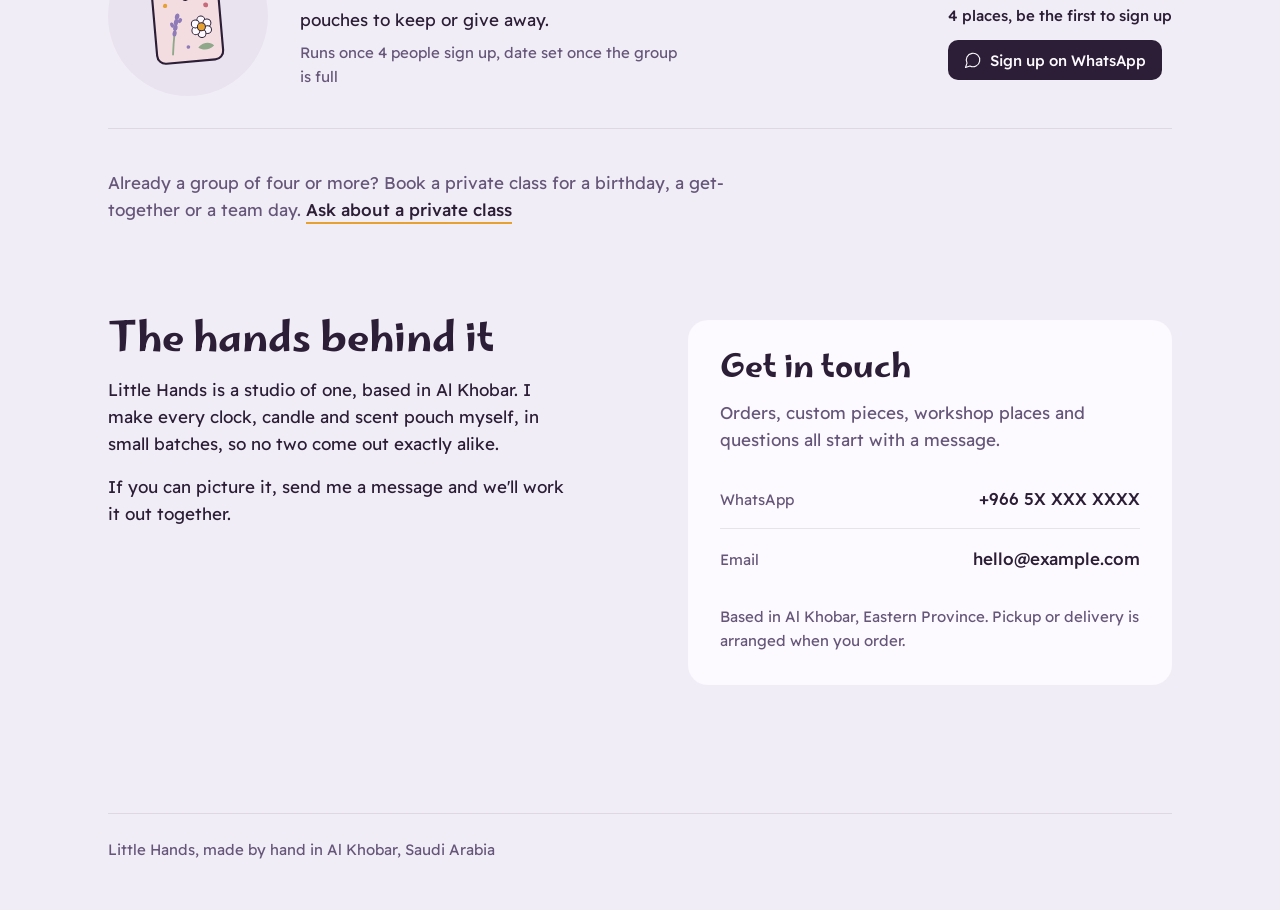
==== commit 38da835b: "Polish pass: quieter chrome, clock as the one rich moment - Spacing on a 4px scale; no double paddin" ====
--- a/index.html
+++ b/index.html
@@ -95,7 +95,7 @@
         <h1 id="hero-title">Little Hands</h1>
         <p class="lede">Handmade clocks, natural candles and wax scent pouches from Al Khobar. Order a piece, have one made for you, or learn to make your own.</p>
         <div class="actions">
-          <a class="btn" data-wa="general" href="https://wa.me/966000000000?text=Hi%20Little%20Hands!%20I%20saw%20your%20website%20and%20I&#39;d%20like%20to%20ask%20about%20an%20order." target="_blank" rel="noopener"><svg viewBox="0 0 24 24" aria-hidden="true" focusable="false"><path d="M12 3.2a8.8 8.8 0 0 0-7.6 13.2L3.2 20.8l4.5-1.2A8.8 8.8 0 1 0 12 3.2Z" fill="none" stroke="currentColor" stroke-width="2" stroke-linejoin="round"/><path d="M8.6 9.4c.3 2.4 2.4 4.6 5 5.2" fill="none" stroke="currentColor" stroke-width="2" stroke-linecap="round"/></svg>Message on WhatsApp</a>
+          <a class="btn" data-wa="general" href="https://wa.me/966000000000?text=Hi%20Little%20Hands!%20I%20saw%20your%20website%20and%20I&#39;d%20like%20to%20ask%20about%20an%20order." target="_blank" rel="noopener"><svg viewBox="0 0 24 24" aria-hidden="true" focusable="false" fill="none" stroke="currentColor" stroke-width="1.5" stroke-linecap="round" stroke-linejoin="round"><path d="M7.9 20A9 9 0 1 0 4 16.1L2 22Z"/></svg>Message on WhatsApp</a>
           <a class="text-link" href="#pieces">See the pieces</a>
         </div>
       </div>
@@ -108,24 +108,24 @@
       </figure>
     </section>
 
-    <section class="section" id="pieces" aria-labelledby="pieces-title">
+    <section class="section section--first" id="pieces" aria-labelledby="pieces-title">
       <h2 id="pieces-title">The pieces</h2>
       <p class="section-intro">Everything is made in small batches, so colours and scents change. Tap a piece to ask what's ready now, or to have one made for you.</p>
       <ul class="pieces" id="pieces-grid">
 <!-- pieces:start -->
-<li class="piece"><div class="art" style="background:#E4DCF0"><svg viewBox="0 0 240 200" aria-hidden="true" focusable="false"><use href="assets/art.svg#wall-clock"></use></svg></div><h3>Wall clock</h3><p>Every face is made by hand. Choose the colours, and Arabic or English numerals.</p><a class="ask" href="https://wa.me/966000000000?text=Hi%20Little%20Hands!%20I&#39;d%20like%20to%20ask%20about%20the%20Wall%20clock." target="_blank" rel="noopener"><svg viewBox="0 0 24 24" aria-hidden="true" focusable="false"><path d="M12 3.2a8.8 8.8 0 0 0-7.6 13.2L3.2 20.8l4.5-1.2A8.8 8.8 0 1 0 12 3.2Z" fill="none" stroke="currentColor" stroke-width="2" stroke-linejoin="round"/><path d="M8.6 9.4c.3 2.4 2.4 4.6 5 5.2" fill="none" stroke="currentColor" stroke-width="2" stroke-linecap="round"/></svg><span>Ask about this<span class="sr-only">: Wall clock</span></span></a></li>
-<li class="piece"><div class="art" style="background:#F3DDE1"><svg viewBox="0 0 240 200" aria-hidden="true" focusable="false"><use href="assets/art.svg#desk-clock"></use></svg></div><h3>Little desk clock</h3><p>A small clock for a desk, a shelf or a bedside table. A lovely graduation gift.</p><a class="ask" href="https://wa.me/966000000000?text=Hi%20Little%20Hands!%20I&#39;d%20like%20to%20ask%20about%20the%20Little%20desk%20clock." target="_blank" rel="noopener"><svg viewBox="0 0 24 24" aria-hidden="true" focusable="false"><path d="M12 3.2a8.8 8.8 0 0 0-7.6 13.2L3.2 20.8l4.5-1.2A8.8 8.8 0 1 0 12 3.2Z" fill="none" stroke="currentColor" stroke-width="2" stroke-linejoin="round"/><path d="M8.6 9.4c.3 2.4 2.4 4.6 5 5.2" fill="none" stroke="currentColor" stroke-width="2" stroke-linecap="round"/></svg><span>Ask about this<span class="sr-only">: Little desk clock</span></span></a></li>
-<li class="piece"><div class="art" style="background:#F7E6C4"><svg viewBox="0 0 240 200" aria-hidden="true" focusable="false"><use href="assets/art.svg#jar-candle"></use></svg></div><h3>Natural wax candle</h3><p>Hand-poured into a glass jar. Ask which scents are ready this month.</p><a class="ask" href="https://wa.me/966000000000?text=Hi%20Little%20Hands!%20I&#39;d%20like%20to%20ask%20about%20the%20Natural%20wax%20candle." target="_blank" rel="noopener"><svg viewBox="0 0 24 24" aria-hidden="true" focusable="false"><path d="M12 3.2a8.8 8.8 0 0 0-7.6 13.2L3.2 20.8l4.5-1.2A8.8 8.8 0 1 0 12 3.2Z" fill="none" stroke="currentColor" stroke-width="2" stroke-linejoin="round"/><path d="M8.6 9.4c.3 2.4 2.4 4.6 5 5.2" fill="none" stroke="currentColor" stroke-width="2" stroke-linecap="round"/></svg><span>Ask about this<span class="sr-only">: Natural wax candle</span></span></a></li>
-<li class="piece"><div class="art" style="background:#DCE6D8"><svg viewBox="0 0 240 200" aria-hidden="true" focusable="false"><use href="assets/art.svg#scent-pouch"></use></svg></div><h3>Wax scent pouch</h3><p>Scented wax set with dried flowers, for wardrobes, drawers and the car.</p><a class="ask" href="https://wa.me/966000000000?text=Hi%20Little%20Hands!%20I&#39;d%20like%20to%20ask%20about%20the%20Wax%20scent%20pouch." target="_blank" rel="noopener"><svg viewBox="0 0 24 24" aria-hidden="true" focusable="false"><path d="M12 3.2a8.8 8.8 0 0 0-7.6 13.2L3.2 20.8l4.5-1.2A8.8 8.8 0 1 0 12 3.2Z" fill="none" stroke="currentColor" stroke-width="2" stroke-linejoin="round"/><path d="M8.6 9.4c.3 2.4 2.4 4.6 5 5.2" fill="none" stroke="currentColor" stroke-width="2" stroke-linecap="round"/></svg><span>Ask about this<span class="sr-only">: Wax scent pouch</span></span></a></li>
-<li class="piece"><div class="art" style="background:#E4DCF0"><svg viewBox="0 0 240 200" aria-hidden="true" focusable="false"><use href="assets/art.svg#favours"></use></svg></div><h3>Wedding and occasion favours</h3><p>Mini candles or scent pouches in your colours, with names or a date, made in quantity.</p><a class="ask" href="https://wa.me/966000000000?text=Hi%20Little%20Hands!%20I&#39;d%20like%20to%20ask%20about%20the%20Wedding%20and%20occasion%20favours." target="_blank" rel="noopener"><svg viewBox="0 0 24 24" aria-hidden="true" focusable="false"><path d="M12 3.2a8.8 8.8 0 0 0-7.6 13.2L3.2 20.8l4.5-1.2A8.8 8.8 0 1 0 12 3.2Z" fill="none" stroke="currentColor" stroke-width="2" stroke-linejoin="round"/><path d="M8.6 9.4c.3 2.4 2.4 4.6 5 5.2" fill="none" stroke="currentColor" stroke-width="2" stroke-linecap="round"/></svg><span>Ask about this<span class="sr-only">: Wedding and occasion favours</span></span></a></li>
-<li class="piece"><div class="art" style="background:#F3DDE1"><svg viewBox="0 0 240 200" aria-hidden="true" focusable="false"><use href="assets/art.svg#gift-box"></use></svg></div><h3>Gift box</h3><p>A candle, a scent pouch and a handwritten card, wrapped and ready to give.</p><a class="ask" href="https://wa.me/966000000000?text=Hi%20Little%20Hands!%20I&#39;d%20like%20to%20ask%20about%20the%20Gift%20box." target="_blank" rel="noopener"><svg viewBox="0 0 24 24" aria-hidden="true" focusable="false"><path d="M12 3.2a8.8 8.8 0 0 0-7.6 13.2L3.2 20.8l4.5-1.2A8.8 8.8 0 1 0 12 3.2Z" fill="none" stroke="currentColor" stroke-width="2" stroke-linejoin="round"/><path d="M8.6 9.4c.3 2.4 2.4 4.6 5 5.2" fill="none" stroke="currentColor" stroke-width="2" stroke-linecap="round"/></svg><span>Ask about this<span class="sr-only">: Gift box</span></span></a></li>
+<li class="piece"><div class="art"><svg viewBox="0 0 240 200" aria-hidden="true" focusable="false"><use href="assets/art.svg#wall-clock"></use></svg></div><h3>Wall clock</h3><p>Every face is made by hand. Choose the colours, and Arabic or English numerals.</p><a class="ask" href="https://wa.me/966000000000?text=Hi%20Little%20Hands!%20I&#39;d%20like%20to%20ask%20about%20the%20Wall%20clock." target="_blank" rel="noopener"><svg viewBox="0 0 24 24" aria-hidden="true" focusable="false" fill="none" stroke="currentColor" stroke-width="1.5" stroke-linecap="round" stroke-linejoin="round"><path d="M7.9 20A9 9 0 1 0 4 16.1L2 22Z"/></svg><span>Ask about this<span class="sr-only">: Wall clock</span></span></a></li>
+<li class="piece"><div class="art"><svg viewBox="0 0 240 200" aria-hidden="true" focusable="false"><use href="assets/art.svg#desk-clock"></use></svg></div><h3>Little desk clock</h3><p>A small clock for a desk, a shelf or a bedside table. A lovely graduation gift.</p><a class="ask" href="https://wa.me/966000000000?text=Hi%20Little%20Hands!%20I&#39;d%20like%20to%20ask%20about%20the%20Little%20desk%20clock." target="_blank" rel="noopener"><svg viewBox="0 0 24 24" aria-hidden="true" focusable="false" fill="none" stroke="currentColor" stroke-width="1.5" stroke-linecap="round" stroke-linejoin="round"><path d="M7.9 20A9 9 0 1 0 4 16.1L2 22Z"/></svg><span>Ask about this<span class="sr-only">: Little desk clock</span></span></a></li>
+<li class="piece"><div class="art"><svg viewBox="0 0 240 200" aria-hidden="true" focusable="false"><use href="assets/art.svg#jar-candle"></use></svg></div><h3>Natural wax candle</h3><p>Hand-poured into a glass jar. Ask which scents are ready this month.</p><a class="ask" href="https://wa.me/966000000000?text=Hi%20Little%20Hands!%20I&#39;d%20like%20to%20ask%20about%20the%20Natural%20wax%20candle." target="_blank" rel="noopener"><svg viewBox="0 0 24 24" aria-hidden="true" focusable="false" fill="none" stroke="currentColor" stroke-width="1.5" stroke-linecap="round" stroke-linejoin="round"><path d="M7.9 20A9 9 0 1 0 4 16.1L2 22Z"/></svg><span>Ask about this<span class="sr-only">: Natural wax candle</span></span></a></li>
+<li class="piece"><div class="art"><svg viewBox="0 0 240 200" aria-hidden="true" focusable="false"><use href="assets/art.svg#scent-pouch"></use></svg></div><h3>Wax scent pouch</h3><p>Scented wax set with dried flowers, for wardrobes, drawers and the car.</p><a class="ask" href="https://wa.me/966000000000?text=Hi%20Little%20Hands!%20I&#39;d%20like%20to%20ask%20about%20the%20Wax%20scent%20pouch." target="_blank" rel="noopener"><svg viewBox="0 0 24 24" aria-hidden="true" focusable="false" fill="none" stroke="currentColor" stroke-width="1.5" stroke-linecap="round" stroke-linejoin="round"><path d="M7.9 20A9 9 0 1 0 4 16.1L2 22Z"/></svg><span>Ask about this<span class="sr-only">: Wax scent pouch</span></span></a></li>
+<li class="piece"><div class="art"><svg viewBox="0 0 240 200" aria-hidden="true" focusable="false"><use href="assets/art.svg#favours"></use></svg></div><h3>Wedding and occasion favours</h3><p>Mini candles or scent pouches in your colours, with names or a date, made in quantity.</p><a class="ask" href="https://wa.me/966000000000?text=Hi%20Little%20Hands!%20I&#39;d%20like%20to%20ask%20about%20the%20Wedding%20and%20occasion%20favours." target="_blank" rel="noopener"><svg viewBox="0 0 24 24" aria-hidden="true" focusable="false" fill="none" stroke="currentColor" stroke-width="1.5" stroke-linecap="round" stroke-linejoin="round"><path d="M7.9 20A9 9 0 1 0 4 16.1L2 22Z"/></svg><span>Ask about this<span class="sr-only">: Wedding and occasion favours</span></span></a></li>
+<li class="piece"><div class="art"><svg viewBox="0 0 240 200" aria-hidden="true" focusable="false"><use href="assets/art.svg#gift-box"></use></svg></div><h3>Gift box</h3><p>A candle, a scent pouch and a handwritten card, wrapped and ready to give.</p><a class="ask" href="https://wa.me/966000000000?text=Hi%20Little%20Hands!%20I&#39;d%20like%20to%20ask%20about%20the%20Gift%20box." target="_blank" rel="noopener"><svg viewBox="0 0 24 24" aria-hidden="true" focusable="false" fill="none" stroke="currentColor" stroke-width="1.5" stroke-linecap="round" stroke-linejoin="round"><path d="M7.9 20A9 9 0 1 0 4 16.1L2 22Z"/></svg><span>Ask about this<span class="sr-only">: Gift box</span></span></a></li>
 <!-- pieces:end -->
       </ul>
     </section>
 
     <section class="band" id="custom" aria-labelledby="custom-title">
       <div class="section">
-        <h2 id="custom-title">Made to order</h2>
+        <h2 id="custom-title">Custom orders</h2>
         <p class="section-intro">Wedding and baby favours, Ramadan and Eid gifts, or a clock in your colours. This is how a custom order works.</p>
         <ol class="steps">
           <li class="step">
@@ -144,7 +144,7 @@
             <p>Collect in Al Khobar, or ask about delivery.</p>
           </li>
         </ol>
-        <a class="btn btn-honey" data-wa="custom" href="https://wa.me/966000000000?text=Hi%20Little%20Hands!%20I&#39;d%20like%20a%20custom%20order.%0AOccasion%3A%0AColours%3A%0AHow%20many%3A%0ANeeded%20by%3A" target="_blank" rel="noopener"><svg viewBox="0 0 24 24" aria-hidden="true" focusable="false"><path d="M12 3.2a8.8 8.8 0 0 0-7.6 13.2L3.2 20.8l4.5-1.2A8.8 8.8 0 1 0 12 3.2Z" fill="none" stroke="currentColor" stroke-width="2" stroke-linejoin="round"/><path d="M8.6 9.4c.3 2.4 2.4 4.6 5 5.2" fill="none" stroke="currentColor" stroke-width="2" stroke-linecap="round"/></svg>Start a custom order</a>
+        <a class="btn btn-honey" data-wa="custom" href="https://wa.me/966000000000?text=Hi%20Little%20Hands!%20I&#39;d%20like%20a%20custom%20order.%0AOccasion%3A%0AColours%3A%0AHow%20many%3A%0ANeeded%20by%3A" target="_blank" rel="noopener"><svg viewBox="0 0 24 24" aria-hidden="true" focusable="false" fill="none" stroke="currentColor" stroke-width="1.5" stroke-linecap="round" stroke-linejoin="round"><path d="M7.9 20A9 9 0 1 0 4 16.1L2 22Z"/></svg>Start a custom order</a>
       </div>
     </section>
 
@@ -153,8 +153,8 @@
       <p class="section-intro">Small hands-on classes in Al Khobar. Each class runs as soon as four people sign up, so bring a friend.</p>
       <ul class="workshops" id="workshops-list">
 <!-- workshops:start -->
-<li class="workshop"><div class="art" style="background:#F7E6C4"><svg viewBox="0 0 240 200" aria-hidden="true" focusable="false"><use href="assets/art.svg#jar-candle"></use></svg></div><div class="workshop-body"><h3>Candle pouring</h3><p>Pour, scent and decorate your own natural wax candle, then take it home. All materials included.</p><p class="workshop-meta">Runs once 4 people sign up, date set once the group is full</p></div><div class="workshop-join"><div class="meter" role="img" aria-label="4 places. Be the first to sign up."><svg viewBox="0 0 24 40" aria-hidden="true" focusable="false"><path d="M12 13.5V17" stroke="#2B1E36" stroke-width="1.8" stroke-linecap="round"/><rect x="5" y="17" width="14" height="21" rx="4" fill="none" stroke="#2B1E36" stroke-width="1.8"/></svg><svg viewBox="0 0 24 40" aria-hidden="true" focusable="false"><path d="M12 13.5V17" stroke="#2B1E36" stroke-width="1.8" stroke-linecap="round"/><rect x="5" y="17" width="14" height="21" rx="4" fill="none" stroke="#2B1E36" stroke-width="1.8"/></svg><svg viewBox="0 0 24 40" aria-hidden="true" focusable="false"><path d="M12 13.5V17" stroke="#2B1E36" stroke-width="1.8" stroke-linecap="round"/><rect x="5" y="17" width="14" height="21" rx="4" fill="none" stroke="#2B1E36" stroke-width="1.8"/></svg><svg viewBox="0 0 24 40" aria-hidden="true" focusable="false"><path d="M12 13.5V17" stroke="#2B1E36" stroke-width="1.8" stroke-linecap="round"/><rect x="5" y="17" width="14" height="21" rx="4" fill="none" stroke="#2B1E36" stroke-width="1.8"/></svg></div><p class="meter-label">4 places. Be the first to sign up.</p><a class="btn btn-small" href="https://wa.me/966000000000?text=Hi%20Little%20Hands!%20I&#39;d%20like%20to%20sign%20up%20for%20the%20Candle%20pouring%20workshop.%0AHow%20many%20people%3A%0ADays%20that%20suit%20me%3A" target="_blank" rel="noopener"><svg viewBox="0 0 24 24" aria-hidden="true" focusable="false"><path d="M12 3.2a8.8 8.8 0 0 0-7.6 13.2L3.2 20.8l4.5-1.2A8.8 8.8 0 1 0 12 3.2Z" fill="none" stroke="currentColor" stroke-width="2" stroke-linejoin="round"/><path d="M8.6 9.4c.3 2.4 2.4 4.6 5 5.2" fill="none" stroke="currentColor" stroke-width="2" stroke-linecap="round"/></svg><span>Sign up on WhatsApp<span class="sr-only">: Candle pouring</span></span></a></div></li>
-<li class="workshop"><div class="art" style="background:#DCE6D8"><svg viewBox="0 0 240 200" aria-hidden="true" focusable="false"><use href="assets/art.svg#scent-pouch"></use></svg></div><div class="workshop-body"><h3>Wax scent pouches</h3><p>Press dried flowers into scented wax and make two pouches to keep or give away.</p><p class="workshop-meta">Runs once 4 people sign up, date set once the group is full</p></div><div class="workshop-join"><div class="meter" role="img" aria-label="4 places. Be the first to sign up."><svg viewBox="0 0 24 40" aria-hidden="true" focusable="false"><path d="M12 13.5V17" stroke="#2B1E36" stroke-width="1.8" stroke-linecap="round"/><rect x="5" y="17" width="14" height="21" rx="4" fill="none" stroke="#2B1E36" stroke-width="1.8"/></svg><svg viewBox="0 0 24 40" aria-hidden="true" focusable="false"><path d="M12 13.5V17" stroke="#2B1E36" stroke-width="1.8" stroke-linecap="round"/><rect x="5" y="17" width="14" height="21" rx="4" fill="none" stroke="#2B1E36" stroke-width="1.8"/></svg><svg viewBox="0 0 24 40" aria-hidden="true" focusable="false"><path d="M12 13.5V17" stroke="#2B1E36" stroke-width="1.8" stroke-linecap="round"/><rect x="5" y="17" width="14" height="21" rx="4" fill="none" stroke="#2B1E36" stroke-width="1.8"/></svg><svg viewBox="0 0 24 40" aria-hidden="true" focusable="false"><path d="M12 13.5V17" stroke="#2B1E36" stroke-width="1.8" stroke-linecap="round"/><rect x="5" y="17" width="14" height="21" rx="4" fill="none" stroke="#2B1E36" stroke-width="1.8"/></svg></div><p class="meter-label">4 places. Be the first to sign up.</p><a class="btn btn-small" href="https://wa.me/966000000000?text=Hi%20Little%20Hands!%20I&#39;d%20like%20to%20sign%20up%20for%20the%20Wax%20scent%20pouches%20workshop.%0AHow%20many%20people%3A%0ADays%20that%20suit%20me%3A" target="_blank" rel="noopener"><svg viewBox="0 0 24 24" aria-hidden="true" focusable="false"><path d="M12 3.2a8.8 8.8 0 0 0-7.6 13.2L3.2 20.8l4.5-1.2A8.8 8.8 0 1 0 12 3.2Z" fill="none" stroke="currentColor" stroke-width="2" stroke-linejoin="round"/><path d="M8.6 9.4c.3 2.4 2.4 4.6 5 5.2" fill="none" stroke="currentColor" stroke-width="2" stroke-linecap="round"/></svg><span>Sign up on WhatsApp<span class="sr-only">: Wax scent pouches</span></span></a></div></li>
+<li class="workshop"><div class="art"><svg viewBox="0 0 240 200" aria-hidden="true" focusable="false"><use href="assets/art.svg#jar-candle"></use></svg></div><div class="workshop-body"><h3>Candle pouring</h3><p>Pour, scent and decorate your own natural wax candle, then take it home. All materials included.</p><p class="workshop-meta">Runs once 4 people sign up, date set once the group is full</p></div><div class="workshop-join"><div class="meter" role="img" aria-label="4 places, be the first to sign up"><svg viewBox="0 0 24 40" aria-hidden="true" focusable="false"><path d="M12 13.5V17" stroke="#2B1E36" stroke-width="1.8" stroke-linecap="round"/><rect x="5" y="17" width="14" height="21" rx="4" fill="none" stroke="#2B1E36" stroke-width="1.8"/></svg><svg viewBox="0 0 24 40" aria-hidden="true" focusable="false"><path d="M12 13.5V17" stroke="#2B1E36" stroke-width="1.8" stroke-linecap="round"/><rect x="5" y="17" width="14" height="21" rx="4" fill="none" stroke="#2B1E36" stroke-width="1.8"/></svg><svg viewBox="0 0 24 40" aria-hidden="true" focusable="false"><path d="M12 13.5V17" stroke="#2B1E36" stroke-width="1.8" stroke-linecap="round"/><rect x="5" y="17" width="14" height="21" rx="4" fill="none" stroke="#2B1E36" stroke-width="1.8"/></svg><svg viewBox="0 0 24 40" aria-hidden="true" focusable="false"><path d="M12 13.5V17" stroke="#2B1E36" stroke-width="1.8" stroke-linecap="round"/><rect x="5" y="17" width="14" height="21" rx="4" fill="none" stroke="#2B1E36" stroke-width="1.8"/></svg></div><p class="meter-label">4 places, be the first to sign up</p><a class="btn btn-small" href="https://wa.me/966000000000?text=Hi%20Little%20Hands!%20I&#39;d%20like%20to%20sign%20up%20for%20the%20Candle%20pouring%20workshop.%0AHow%20many%20people%3A%0ADays%20that%20suit%20me%3A" target="_blank" rel="noopener"><svg viewBox="0 0 24 24" aria-hidden="true" focusable="false" fill="none" stroke="currentColor" stroke-width="1.5" stroke-linecap="round" stroke-linejoin="round"><path d="M7.9 20A9 9 0 1 0 4 16.1L2 22Z"/></svg><span>Sign up on WhatsApp<span class="sr-only">: Candle pouring</span></span></a></div></li>
+<li class="workshop"><div class="art"><svg viewBox="0 0 240 200" aria-hidden="true" focusable="false"><use href="assets/art.svg#scent-pouch"></use></svg></div><div class="workshop-body"><h3>Wax scent pouches</h3><p>Press dried flowers into scented wax and make two pouches to keep or give away.</p><p class="workshop-meta">Runs once 4 people sign up, date set once the group is full</p></div><div class="workshop-join"><div class="meter" role="img" aria-label="4 places, be the first to sign up"><svg viewBox="0 0 24 40" aria-hidden="true" focusable="false"><path d="M12 13.5V17" stroke="#2B1E36" stroke-width="1.8" stroke-linecap="round"/><rect x="5" y="17" width="14" height="21" rx="4" fill="none" stroke="#2B1E36" stroke-width="1.8"/></svg><svg viewBox="0 0 24 40" aria-hidden="true" focusable="false"><path d="M12 13.5V17" stroke="#2B1E36" stroke-width="1.8" stroke-linecap="round"/><rect x="5" y="17" width="14" height="21" rx="4" fill="none" stroke="#2B1E36" stroke-width="1.8"/></svg><svg viewBox="0 0 24 40" aria-hidden="true" focusable="false"><path d="M12 13.5V17" stroke="#2B1E36" stroke-width="1.8" stroke-linecap="round"/><rect x="5" y="17" width="14" height="21" rx="4" fill="none" stroke="#2B1E36" stroke-width="1.8"/></svg><svg viewBox="0 0 24 40" aria-hidden="true" focusable="false"><path d="M12 13.5V17" stroke="#2B1E36" stroke-width="1.8" stroke-linecap="round"/><rect x="5" y="17" width="14" height="21" rx="4" fill="none" stroke="#2B1E36" stroke-width="1.8"/></svg></div><p class="meter-label">4 places, be the first to sign up</p><a class="btn btn-small" href="https://wa.me/966000000000?text=Hi%20Little%20Hands!%20I&#39;d%20like%20to%20sign%20up%20for%20the%20Wax%20scent%20pouches%20workshop.%0AHow%20many%20people%3A%0ADays%20that%20suit%20me%3A" target="_blank" rel="noopener"><svg viewBox="0 0 24 24" aria-hidden="true" focusable="false" fill="none" stroke="currentColor" stroke-width="1.5" stroke-linecap="round" stroke-linejoin="round"><path d="M7.9 20A9 9 0 1 0 4 16.1L2 22Z"/></svg><span>Sign up on WhatsApp<span class="sr-only">: Wax scent pouches</span></span></a></div></li>
 <!-- workshops:end -->
       </ul>
       <p class="private-note">Already a group of four or more? Book a private class for a birthday, a get-together or a team day. <a class="text-link" data-wa="private" href="https://wa.me/966000000000?text=Hi%20Little%20Hands!%20I&#39;d%20like%20to%20book%20a%20private%20class%20for%20a%20group.%0AWhich%20class%3A%0AHow%20many%20people%3A%0AOccasion%20and%20date%3A" target="_blank" rel="noopener">Ask about a private class</a></p>
@@ -181,7 +181,7 @@
   </main>
 
   <footer class="site-footer">
-    <p>Little Hands, Al Khobar, Saudi Arabia. Every piece made by hand, 2026.</p>
+    <p>Little Hands, made by hand in Al Khobar, Saudi Arabia</p>
   </footer>
 </body>
 </html>
--- a/assets/styles.css
+++ b/assets/styles.css
@@ -1,26 +1,36 @@
 /* Little Hands — styles
-   Palette from her materials: lavender wax, plum ink, beeswax honey, dried rose. */
+   Direction: a one-woman craft studio in Al Khobar. Calm lavender-wax surfaces,
+   plum ink, one honey accent (the colour of the clock's little hand).
+   The clock is the one rich moment; everything around it stays quiet.
+   Spacing sits on a 4px scale: 4 8 12 16 20 24 32 40 48 64 96. */
 :root {
-  --wax: #F1EDF6;
-  --milk: #FCFAFE;
-  --ink: #2B1E36;
-  --ink-soft: #66577A;
-  --ink-on-dark: #DCD2E8;
+  /* neutral ramp, tinted toward lavender wax */
+  --wax: #F1EDF6;          /* page */
+  --milk: #FCFAFE;         /* card */
+  --tile: #E9E3F0;         /* raised: behind drawings and photos */
+  --ink: #2B1E36;          /* primary text */
+  --ink-soft: #66577A;     /* secondary text */
+  --ink-on-dark: #DCD2E8;  /* secondary text on the plum band */
+  --hairline: rgba(43, 30, 54, .1);
+  --hairline-on-dark: rgba(252, 250, 254, .14);
+  /* one accent, from beeswax */
   --honey: #E5A233;
-  --honey-pale: #F7E6C4;
-  --rose: #C76B7A;
-  --rose-pale: #F3DDE1;
-  --lavender: #8E7BB8;
-  --lavender-pale: #E4DCF0;
-  --sage-pale: #DCE6D8;
+  --honey-hover: #EEB34F;
+  --lavender: #8E7BB8;     /* focus ring only */
 
   --display: "Marhey", "Readex Pro", system-ui, sans-serif;
   --body: "Readex Pro", system-ui, -apple-system, "Segoe UI", Tahoma, sans-serif;
 
-  --gutter: clamp(16px, 4vw, 48px);
+  --small: .9375rem;       /* 15px: meta, captions, nav */
+  --ease: cubic-bezier(.22, 1, .36, 1);
+  --fast: 150ms;
+
+  --gutter: 16px;
+  --section: 64px;
   --max: 1160px;
-  --radius-art: 28px;
-}
+}
+@media (min-width: 560px) { :root { --gutter: 24px; } }
+@media (min-width: 1024px) { :root { --gutter: 48px; --section: 96px; } }
 
 *, *::before, *::after { box-sizing: border-box; }
 html { -webkit-text-size-adjust: 100%; scroll-behavior: smooth; }
@@ -40,11 +50,11 @@
 
 img, svg { display: block; max-width: 100%; }
 a { color: inherit; }
-h1, h2, h3 { font-family: var(--display); color: inherit; text-wrap: balance; }
+h1, h2, h3 { font-family: var(--display); font-weight: 500; color: inherit; text-wrap: balance; margin: 0; }
+p { margin: 0; text-wrap: pretty; }
 [hidden] { display: none !important; }
-p { margin: 0; }
-
-:focus-visible { outline: 3px solid var(--lavender); outline-offset: 3px; border-radius: 6px; }
+
+:focus-visible { outline: 3px solid var(--lavender); outline-offset: 3px; }
 
 .sr-only {
   position: absolute; width: 1px; height: 1px; padding: 0; margin: -1px;
@@ -53,7 +63,7 @@
 .skip {
   position: absolute; inset-inline-start: 16px; top: -64px; z-index: 10;
   background: var(--ink); color: var(--milk); text-decoration: none;
-  padding: .6em 1.1em; border-radius: 999px;
+  padding: 8px 16px; border-radius: 10px;
 }
 .skip:focus { top: 12px; }
 
@@ -63,67 +73,67 @@
   display: flex; align-items: center; justify-content: space-between; gap: 16px;
 }
 .brand {
-  display: inline-flex; align-items: center; gap: .5em;
-  font-family: var(--display); font-weight: 600; font-size: 1.35rem; line-height: 1;
+  display: inline-flex; align-items: center; gap: 8px;
+  font-family: var(--display); font-weight: 600; font-size: 1.25rem; line-height: 1;
   text-decoration: none;
 }
-.brand img { width: 30px; height: 30px; }
-.nav { display: flex; align-items: center; gap: clamp(14px, 2.4vw, 28px); font-size: .95rem; }
-.nav a { text-decoration: none; }
-.nav-section:hover {
-  text-decoration: underline; text-decoration-color: var(--honey);
+.brand img { width: 28px; height: 28px; }
+.nav { display: flex; align-items: center; gap: 24px; font-size: var(--small); }
+.nav a {
+  text-decoration: underline; text-decoration-color: transparent;
   text-decoration-thickness: 2px; text-underline-offset: 6px;
-}
-.lang { border: 1.5px solid var(--ink); border-radius: 999px; padding: .2em .95em; font-weight: 500; }
-.lang:hover { background: var(--ink); color: var(--milk); }
+  transition: text-decoration-color var(--fast) var(--ease);
+}
+.nav a:hover { text-decoration-color: var(--honey); }
+.lang { font-weight: 500; }
 @media (max-width: 760px) { .nav-section { display: none; } }
 
-/* ---------- buttons and links ---------- */
+/* ---------- actions ---------- */
 .btn {
-  display: inline-flex; align-items: center; gap: .6em;
+  display: inline-flex; align-items: center; gap: 8px; height: 48px; padding: 0 20px;
   background: var(--ink); color: var(--milk); text-decoration: none;
-  font-family: var(--body); font-weight: 500; font-size: 1rem; line-height: 1.2;
-  padding: .95em 1.5em; border-radius: 999px;
-  transition: background-color .2s ease;
+  font-family: var(--body); font-weight: 500; font-size: 1rem; line-height: 1;
+  border-radius: 10px;
+  transition: background-color var(--fast) var(--ease), transform var(--fast) var(--ease);
 }
 .btn:hover { background: #45325A; }
-.btn svg { width: 20px; height: 20px; flex: none; }
+.btn:active { transform: scale(.98); }
+.btn svg { width: 18px; height: 18px; flex: none; }
 .btn-honey { background: var(--honey); color: var(--ink); }
-.btn-honey:hover { background: #F0B654; }
-.btn-small { font-size: .95rem; padding: .75em 1.25em; }
+.btn-honey:hover { background: var(--honey-hover); }
+.btn-small { height: 40px; padding: 0 16px; font-size: var(--small); }
 
 .text-link, .ask {
   font-weight: 500; text-decoration: underline; text-decoration-color: var(--honey);
-  text-decoration-thickness: 3px; text-underline-offset: 7px;
+  text-decoration-thickness: 2px; text-underline-offset: 6px;
+  transition: text-decoration-color var(--fast) var(--ease);
 }
 .text-link:hover, .ask:hover { text-decoration-color: var(--ink); }
-.ask { display: inline-flex; align-items: center; gap: .5em; text-decoration-thickness: 2.5px; }
+.ask { display: inline-flex; align-items: center; gap: 8px; }
 .ask svg { width: 18px; height: 18px; flex: none; }
 
 /* ---------- hero ---------- */
 .hero {
   max-width: var(--max); margin: 0 auto;
-  padding: clamp(16px, 4vw, 56px) var(--gutter) clamp(40px, 6vw, 72px);
-  display: grid; grid-template-columns: minmax(0, 1.05fr) minmax(0, .95fr);
-  align-items: center; gap: clamp(36px, 6vw, 88px);
+  padding: 24px var(--gutter) 48px;
+  display: grid; grid-template-columns: 1fr; gap: 48px; align-items: center;
 }
 .hero h1 {
-  font-weight: 700; font-size: clamp(3.6rem, 10.5vw, 7.25rem);
-  line-height: .92; letter-spacing: -.015em; margin: 0 0 .32em;
-}
-html[lang="ar"] .hero h1 { line-height: 1.2; letter-spacing: 0; margin-bottom: .2em; }
-.lede { font-size: clamp(1.2rem, 2vw, 1.45rem); line-height: 1.45; max-width: 30ch; }
-html[lang="ar"] .lede { line-height: 1.75; }
-.actions { display: flex; flex-wrap: wrap; align-items: center; gap: 16px 28px; margin-top: clamp(28px, 4vw, 40px); }
-
-.clock-wrap { margin: 0; justify-self: center; width: min(100%, 470px); }
+  font-weight: 600; font-size: 3.75rem; line-height: .95; letter-spacing: -.02em;
+  margin-bottom: 24px;
+}
+html[lang="ar"] .hero h1 { line-height: 1.3; letter-spacing: 0; margin-bottom: 16px; }
+.lede { font-size: 1.25rem; line-height: 1.5; color: var(--ink-soft); max-width: 32ch; }
+html[lang="ar"] .lede { line-height: 1.8; }
+.actions { display: flex; flex-wrap: wrap; align-items: center; gap: 16px 24px; margin-top: 32px; }
+
+.clock-wrap { margin: 0; justify-self: center; width: min(88%, 380px); }
 .clock svg { width: 100%; height: auto; overflow: visible; }
-.clock-nums { font-family: var(--display); font-weight: 600; font-size: 36px; }
+.clock-nums { font-family: var(--display); font-weight: 500; font-size: 36px; }
 .clock-brand { font-family: var(--display); font-weight: 500; font-size: 15px; }
 .hand { transform-box: view-box; transform-origin: 200px 200px; }
-.clock.sweep .hand { transition: transform 1.6s cubic-bezier(.22, .9, .24, 1); }
-.clock.ticking .hand-s { transition: transform .32s cubic-bezier(.34, 1.9, .6, 1); }
-.clock.ticking .hand-h, .clock.ticking .hand-m { transition: transform .32s ease-out; }
+.clock.sweep .hand { transition: transform 800ms var(--ease); }
+.clock.ticking .hand { transition: transform var(--fast) var(--ease); }
 @media (prefers-reduced-motion: reduce) {
   .hand { transition: none !important; }
   .hand-s { display: none; }
@@ -132,110 +142,122 @@
   display: flex; flex-wrap: wrap; justify-content: center; align-items: center;
   gap: 4px 16px; margin-top: 16px; text-align: center;
 }
-.key { display: inline-flex; align-items: center; gap: .45em; font-family: var(--display); font-weight: 600; font-size: 1.15rem; }
-.key svg { width: 14px; height: 32px; transform: rotate(40deg); }
-.clock-time { color: var(--ink-soft); font-size: .95rem; }
-
-@media (max-width: 860px) {
-  .hero { grid-template-columns: 1fr; }
-  .clock-wrap { width: min(86%, 380px); }
+.key { display: inline-flex; align-items: center; gap: 8px; font-family: var(--display); font-weight: 500; font-size: 1.125rem; }
+.key svg { width: 12px; height: 28px; transform: rotate(40deg); }
+.clock-time { color: var(--ink-soft); font-size: var(--small); }
+
+@media (min-width: 900px) {
+  .hero {
+    grid-template-columns: minmax(0, 1.05fr) minmax(0, .95fr); gap: 64px;
+    min-height: min(calc(100svh - 72px), 760px); padding-block: 32px 48px;
+  }
+  .hero h1 { font-size: 6rem; }
+  .lede { font-size: 1.375rem; }
+  .actions { margin-top: 40px; }
+  .clock-wrap { width: min(100%, 460px); }
 }
 
 /* ---------- sections ---------- */
-.section { max-width: var(--max); margin: 0 auto; padding: clamp(64px, 9vw, 112px) var(--gutter); }
-.section h2 { font-weight: 600; font-size: clamp(2.1rem, 4.4vw, 3rem); line-height: 1.08; margin: 0 0 .35em; }
+.section { max-width: var(--max); margin: 0 auto; padding: var(--section) var(--gutter); }
+.section--first { padding-top: 32px; }
+/* two sections on the same background share one gap instead of stacking two */
+.section + .section { padding-top: 0; }
+.section h2 { font-size: 2rem; line-height: 1.1; margin-bottom: 12px; }
 html[lang="ar"] .section h2 { line-height: 1.4; }
-.section-intro { max-width: 54ch; color: var(--ink-soft); margin-bottom: clamp(32px, 5vw, 52px); }
-.art { border-radius: var(--radius-art); display: grid; place-items: center; overflow: hidden; }
+.section-intro { max-width: 54ch; color: var(--ink-soft); margin-bottom: 32px; }
+@media (min-width: 1024px) {
+  .section h2 { font-size: 2.5rem; }
+  .section-intro { margin-bottom: 40px; }
+}
+h3 { font-size: 1.375rem; line-height: 1.25; }
+html[lang="ar"] h3 { line-height: 1.5; }
+
+.art { background: var(--tile); border-radius: 16px; display: grid; place-items: center; overflow: hidden; }
 .art img { width: 100%; height: 100%; object-fit: cover; }
 
 /* pieces */
 .pieces {
   list-style: none; margin: 0; padding: 0;
-  display: grid; grid-template-columns: repeat(3, minmax(0, 1fr));
-  gap: clamp(40px, 5vw, 60px) clamp(20px, 3vw, 36px);
-}
-@media (max-width: 920px) { .pieces { grid-template-columns: repeat(2, minmax(0, 1fr)); } }
-@media (max-width: 560px) { .pieces { grid-template-columns: 1fr; } }
-.piece .art { aspect-ratio: 6 / 5; margin-bottom: 18px; }
-.piece .art svg { width: 80%; height: auto; }
-@media (max-width: 560px) {
-  .piece .art { aspect-ratio: 16 / 10; }
-  .piece .art svg { width: 62%; }
-}
-.piece h3 { font-weight: 600; font-size: 1.4rem; line-height: 1.2; margin: 0 0 .3em; }
-html[lang="ar"] .piece h3 { line-height: 1.5; }
-.piece p { color: var(--ink-soft); max-width: 40ch; margin-bottom: 14px; }
-.piece .price { color: var(--ink); font-weight: 500; margin-bottom: 10px; }
-
-/* made to order band */
+  display: grid; grid-template-columns: 1fr; gap: 40px;
+}
+@media (min-width: 560px) { .pieces { grid-template-columns: repeat(2, minmax(0, 1fr)); gap: 40px 16px; } }
+@media (min-width: 920px) { .pieces { grid-template-columns: repeat(3, minmax(0, 1fr)); gap: 48px 32px; } }
+.piece .art { aspect-ratio: 16 / 10; margin-bottom: 16px; }
+.piece .art svg { width: 60%; height: auto; }
+@media (min-width: 560px) {
+  .piece .art { aspect-ratio: 6 / 5; }
+  .piece .art svg { width: 80%; }
+}
+.piece h3 { margin-bottom: 4px; }
+.piece p { color: var(--ink-soft); max-width: 40ch; margin-bottom: 12px; }
+.piece .price { color: var(--ink); font-weight: 500; margin-bottom: 8px; }
+
+/* custom orders band */
 .band { background: var(--ink); color: var(--milk); }
 .band .section-intro { color: var(--ink-on-dark); }
 .band :focus-visible { outline-color: var(--honey); }
 .steps {
-  list-style: none; margin: 0 0 clamp(36px, 5vw, 52px); padding: 0;
-  display: grid; grid-template-columns: repeat(3, minmax(0, 1fr)); gap: clamp(28px, 4vw, 48px);
-}
-@media (max-width: 760px) { .steps { grid-template-columns: 1fr; } }
-.step-num { display: block; font-family: var(--display); font-weight: 700; font-size: 3.2rem; line-height: 1; color: var(--honey); margin-bottom: .25em; }
-.step h3 { font-weight: 600; font-size: 1.4rem; line-height: 1.25; margin: 0 0 .3em; }
-html[lang="ar"] .step h3 { line-height: 1.5; }
+  list-style: none; margin: 0 0 48px; padding: 0;
+  display: grid; grid-template-columns: 1fr; gap: 32px;
+}
+@media (min-width: 760px) { .steps { grid-template-columns: repeat(3, minmax(0, 1fr)); gap: 40px; } }
+.step-num { display: block; font-family: var(--display); font-weight: 500; font-size: 3rem; line-height: 1; color: var(--honey); margin-bottom: 8px; font-variant-numeric: tabular-nums; }
+.step h3 { margin-bottom: 4px; }
 .step p { color: var(--ink-on-dark); max-width: 34ch; }
 
 /* workshops */
 .workshops { list-style: none; margin: 0; padding: 0; }
 .workshop {
-  display: grid; grid-template-columns: 180px minmax(0, 1fr) auto;
-  gap: clamp(20px, 3vw, 40px); align-items: center;
-  padding: clamp(24px, 3vw, 32px) 0; border-top: 1.5px solid var(--lavender-pale);
-}
-.workshop:last-child { border-bottom: 1.5px solid var(--lavender-pale); }
+  display: grid; grid-template-columns: 88px minmax(0, 1fr); gap: 20px; align-items: start;
+  padding: 32px 0; border-top: 1px solid var(--hairline);
+}
+.workshop:last-child { border-bottom: 1px solid var(--hairline); }
 .workshop .art { aspect-ratio: 1; border-radius: 50%; }
 .workshop .art svg { width: 92%; height: auto; }
-.workshop h3 { font-weight: 600; font-size: 1.55rem; line-height: 1.2; margin: 0 0 .3em; }
-html[lang="ar"] .workshop h3 { line-height: 1.5; }
 .workshop-body p { max-width: 46ch; }
-.workshop-body > p:first-of-type { margin-bottom: 10px; }
-.workshop-meta { color: var(--ink-soft); font-size: .95rem; }
-.workshop-join { display: grid; justify-items: start; gap: 10px; min-width: 220px; }
-.meter { display: flex; gap: 10px; align-items: flex-end; }
-.meter svg { width: 22px; height: 37px; }
-.meter-label { font-size: .95rem; font-weight: 500; max-width: 26ch; }
-.workshop.is-on .meter-label { color: var(--ink); }
-.private-note { margin-top: clamp(28px, 4vw, 40px); max-width: 62ch; color: var(--ink-soft); }
+.workshop-body h3 { margin-bottom: 8px; }
+.workshop-body > p:first-of-type { margin-bottom: 8px; }
+.workshop-meta { color: var(--ink-soft); font-size: var(--small); }
+.workshop-join { grid-column: 1 / -1; display: grid; justify-items: start; gap: 12px; }
+.meter { display: flex; gap: 8px; align-items: flex-end; }
+.meter svg { width: 24px; height: 40px; }
+.meter-label { font-size: var(--small); font-weight: 500; max-width: 28ch; }
+.private-note { margin-top: 40px; max-width: 62ch; color: var(--ink-soft); }
 .private-note a { color: var(--ink); }
-@media (max-width: 860px) {
-  .workshop { grid-template-columns: 120px minmax(0, 1fr); }
-  .workshop-join { grid-column: 1 / -1; }
-}
-@media (max-width: 520px) {
-  .workshop { grid-template-columns: 88px minmax(0, 1fr); align-items: start; }
+@media (min-width: 560px) {
+  .workshop { grid-template-columns: 120px minmax(0, 1fr); gap: 32px; align-items: center; }
+}
+@media (min-width: 900px) {
+  .workshop { grid-template-columns: 160px minmax(0, 1fr) auto; }
+  .workshop-join { grid-column: auto; min-width: 224px; }
 }
 
 /* about and contact */
-.about-contact {
-  display: grid; grid-template-columns: minmax(0, 1fr) minmax(0, 1fr);
-  gap: clamp(40px, 6vw, 96px); align-items: start;
-}
-@media (max-width: 860px) { .about-contact { grid-template-columns: 1fr; } }
-.about p { max-width: 46ch; margin-bottom: 1em; }
-.contact { background: var(--milk); border-radius: var(--radius-art); padding: clamp(24px, 4vw, 40px); }
-.contact h2 { font-size: clamp(1.8rem, 3.2vw, 2.3rem); }
-.contact-intro { color: var(--ink-soft); margin-bottom: 20px; }
+.about-contact { display: grid; grid-template-columns: 1fr; gap: 48px; align-items: start; }
+@media (min-width: 900px) { .about-contact { grid-template-columns: minmax(0, 1fr) minmax(0, 1fr); gap: 96px; } }
+.about p { max-width: 46ch; margin-bottom: 16px; }
+.contact { background: var(--milk); border-radius: 20px; padding: 24px; }
+@media (min-width: 560px) { .contact { padding: 32px; } }
+.section .contact h2 { font-size: 2rem; }
+.contact-intro { color: var(--ink-soft); margin-bottom: 16px; }
 .contact-list { list-style: none; margin: 0; padding: 0; }
 .contact-list li {
   display: flex; flex-wrap: wrap; justify-content: space-between; align-items: baseline;
-  gap: 6px 16px; padding: 14px 0; border-bottom: 1.5px solid var(--lavender-pale);
+  gap: 4px 16px; padding: 16px 0; border-bottom: 1px solid var(--hairline);
 }
 .contact-list li:last-child { border-bottom: 0; }
-.contact-label { color: var(--ink-soft); font-size: .95rem; }
-.contact-list a { font-weight: 500; text-decoration: none; overflow-wrap: anywhere; }
-.contact-list a:hover { text-decoration: underline; text-decoration-color: var(--honey); text-decoration-thickness: 2px; text-underline-offset: 5px; }
-.contact-note { color: var(--ink-soft); font-size: .95rem; margin-top: 18px; }
+.contact-label { color: var(--ink-soft); font-size: var(--small); }
+.contact-list a {
+  font-weight: 500; overflow-wrap: anywhere;
+  text-decoration: underline; text-decoration-color: transparent; text-decoration-thickness: 2px; text-underline-offset: 6px;
+  transition: text-decoration-color var(--fast) var(--ease);
+}
+.contact-list a:hover { text-decoration-color: var(--honey); }
+.contact-note { color: var(--ink-soft); font-size: var(--small); margin-top: 16px; }
 
 /* footer */
 .site-footer {
-  max-width: var(--max); margin: 0 auto; padding: 28px var(--gutter) 44px;
-  color: var(--ink-soft); font-size: .9rem;
-}
-.site-footer p { border-top: 1.5px solid var(--lavender-pale); padding-top: 24px; }
+  max-width: var(--max); margin: 0 auto; padding: 32px var(--gutter) 48px;
+  color: var(--ink-soft); font-size: var(--small);
+}
+.site-footer p { border-top: 1px solid var(--hairline); padding-top: 24px; }
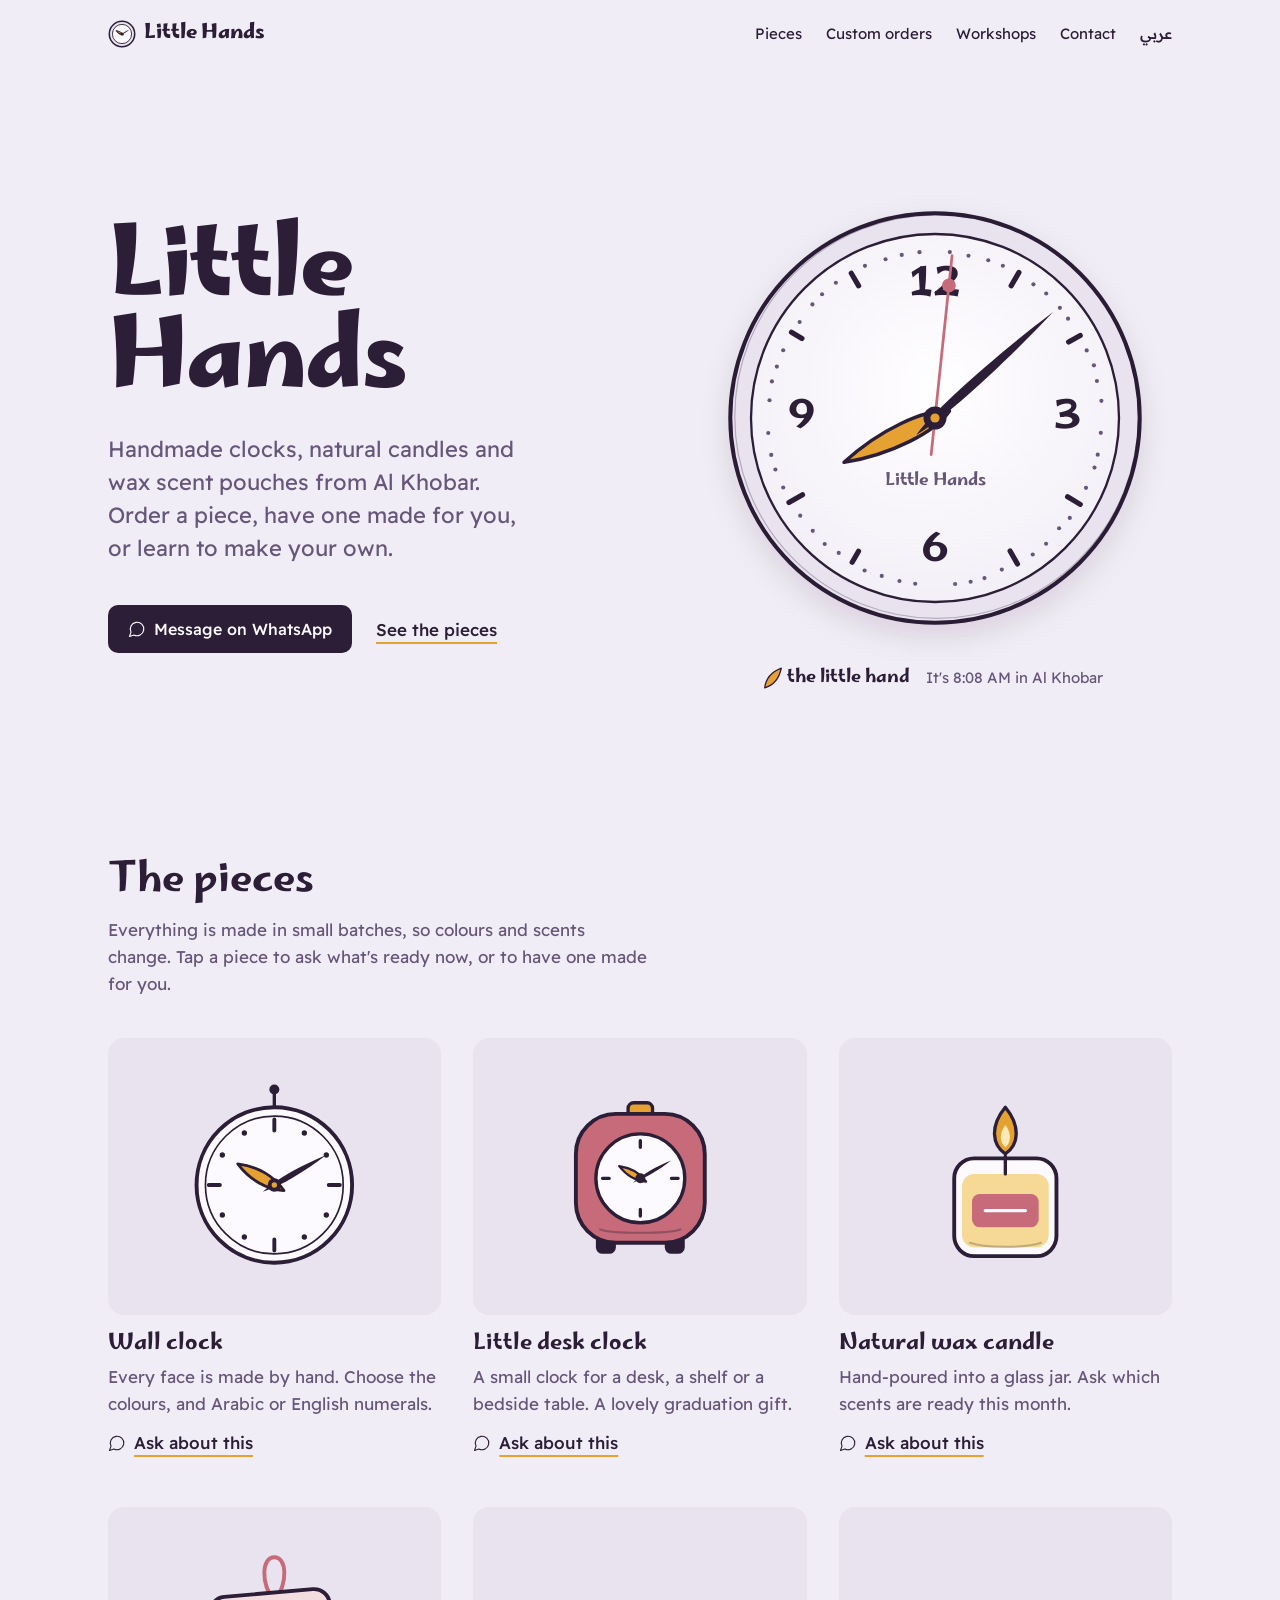
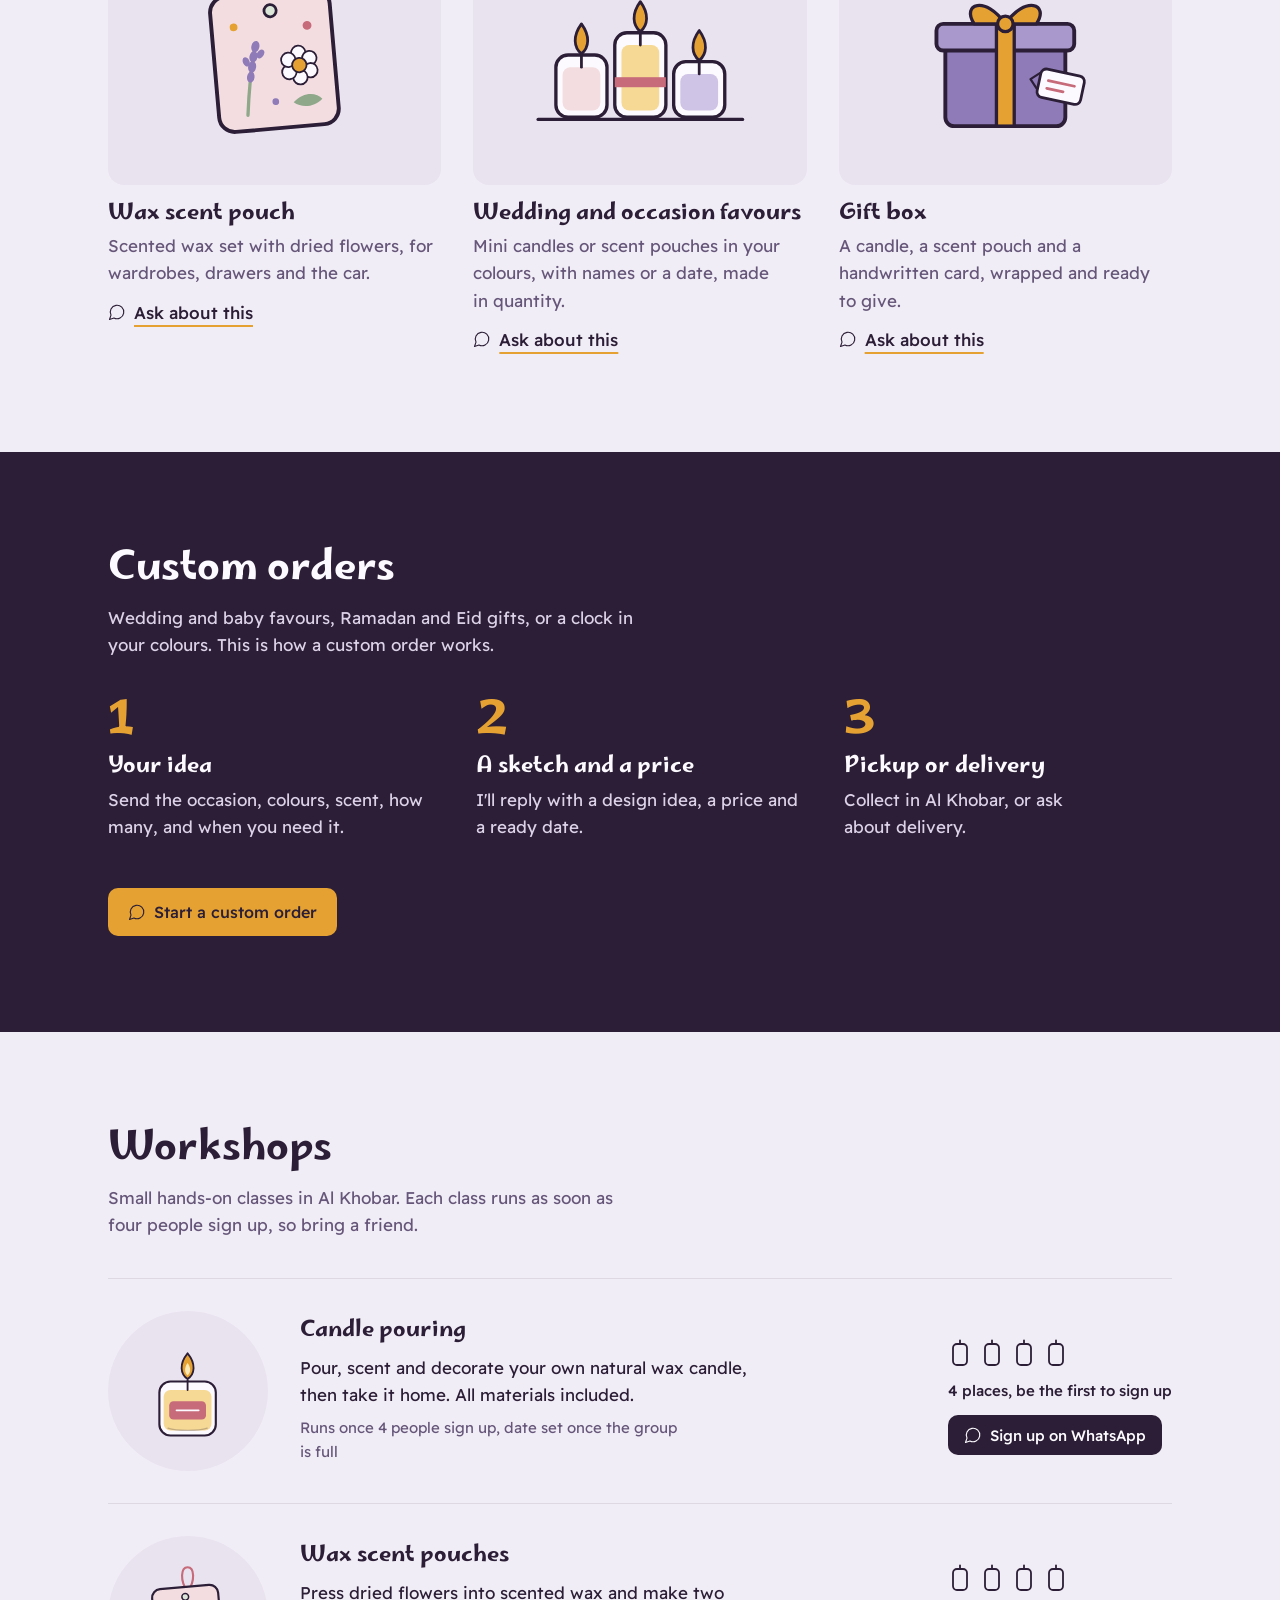
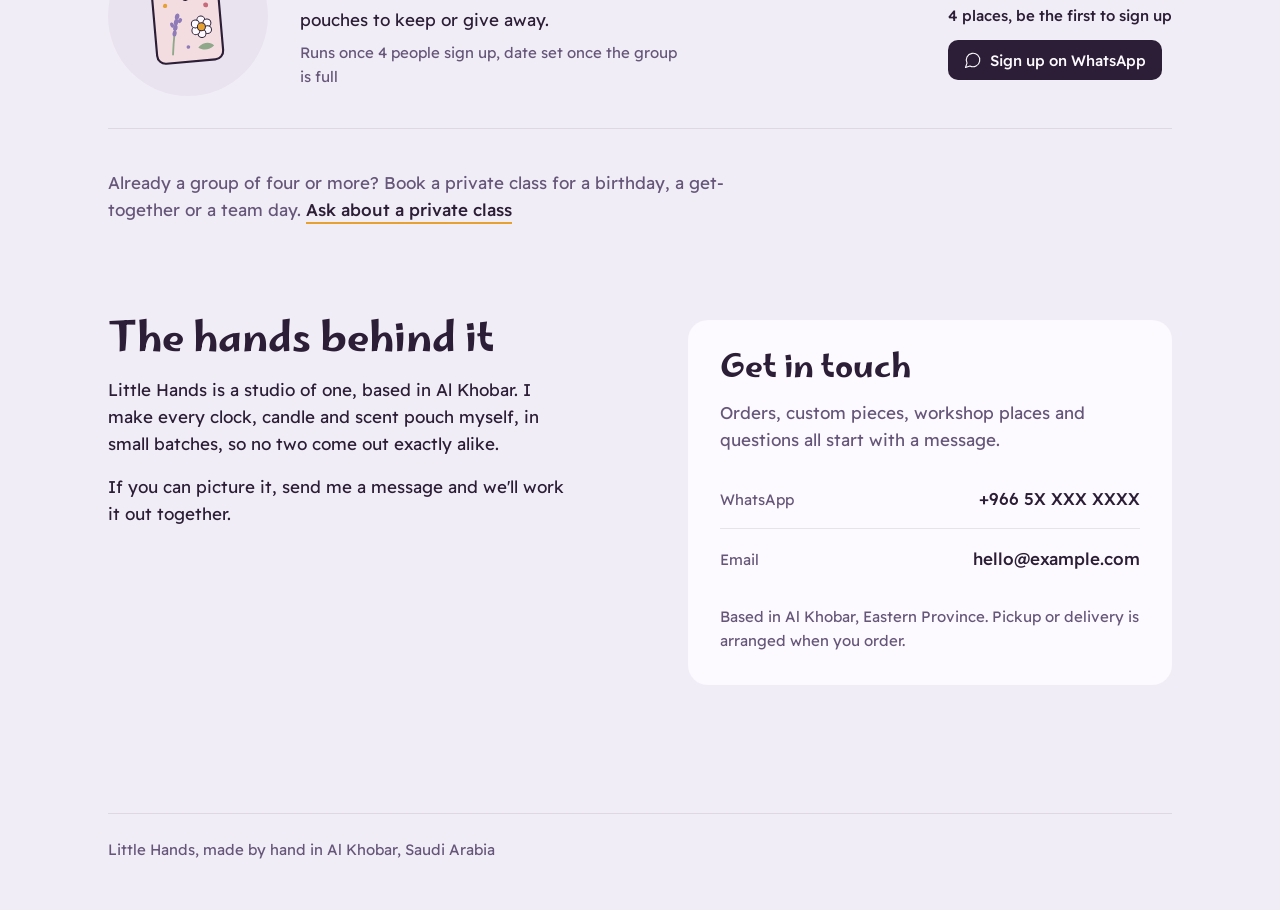
==== commit af344dac: "Move the site to littlehands.art Adds the CNAME for GitHub Pages and switches canonical, hreflang, O" ====
--- a/index.html
+++ b/index.html
@@ -7,17 +7,17 @@
   <meta name="description" content="Handmade clocks, natural wax candles and wax scent pouches, made one at a time in Al Khobar, Saudi Arabia. Custom orders, wedding favours and small workshops, all by WhatsApp.">
   <!-- LAUNCH: delete the next line once real contact details are in assets/config.js -->
   <meta name="robots" content="noindex">
-  <link rel="canonical" href="https://fuzail127.github.io/little-hands/">
-  <link rel="alternate" hreflang="en" href="https://fuzail127.github.io/little-hands/">
-  <link rel="alternate" hreflang="ar" href="https://fuzail127.github.io/little-hands/ar/">
-  <link rel="alternate" hreflang="x-default" href="https://fuzail127.github.io/little-hands/">
+  <link rel="canonical" href="https://littlehands.art/">
+  <link rel="alternate" hreflang="en" href="https://littlehands.art/">
+  <link rel="alternate" hreflang="ar" href="https://littlehands.art/ar/">
+  <link rel="alternate" hreflang="x-default" href="https://littlehands.art/">
 
   <meta property="og:type" content="website">
   <meta property="og:site_name" content="Little Hands">
   <meta property="og:title" content="Little Hands, handmade in Al Khobar">
   <meta property="og:description" content="Clocks, natural candles and wax scent pouches made by hand. Custom orders and small workshops by WhatsApp.">
-  <meta property="og:url" content="https://fuzail127.github.io/little-hands/">
-  <meta property="og:image" content="https://fuzail127.github.io/little-hands/assets/og-image.png">
+  <meta property="og:url" content="https://littlehands.art/">
+  <meta property="og:image" content="https://littlehands.art/assets/og-image.png">
   <meta property="og:image:width" content="1200">
   <meta property="og:image:height" content="630">
   <meta property="og:image:alt" content="Little Hands: a handmade clock and the shop name">
@@ -43,13 +43,13 @@
   {
     "@context": "https://schema.org",
     "@type": "Store",
-    "@id": "https://fuzail127.github.io/little-hands/#store",
+    "@id": "https://littlehands.art/#store",
     "name": "Little Hands",
     "alternateName": "ليتل هاندز",
     "description": "Handmade clocks, natural wax candles and wax scent pouches made in Al Khobar, Saudi Arabia. Custom orders, wedding and occasion favours, and small candle-making workshops.",
-    "url": "https://fuzail127.github.io/little-hands/",
-    "image": "https://fuzail127.github.io/little-hands/assets/og-image.png",
-    "logo": "https://fuzail127.github.io/little-hands/assets/apple-touch-icon.png",
+    "url": "https://littlehands.art/",
+    "image": "https://littlehands.art/assets/og-image.png",
+    "logo": "https://littlehands.art/assets/apple-touch-icon.png",
     "address": {
       "@type": "PostalAddress",
       "addressLocality": "Al Khobar",
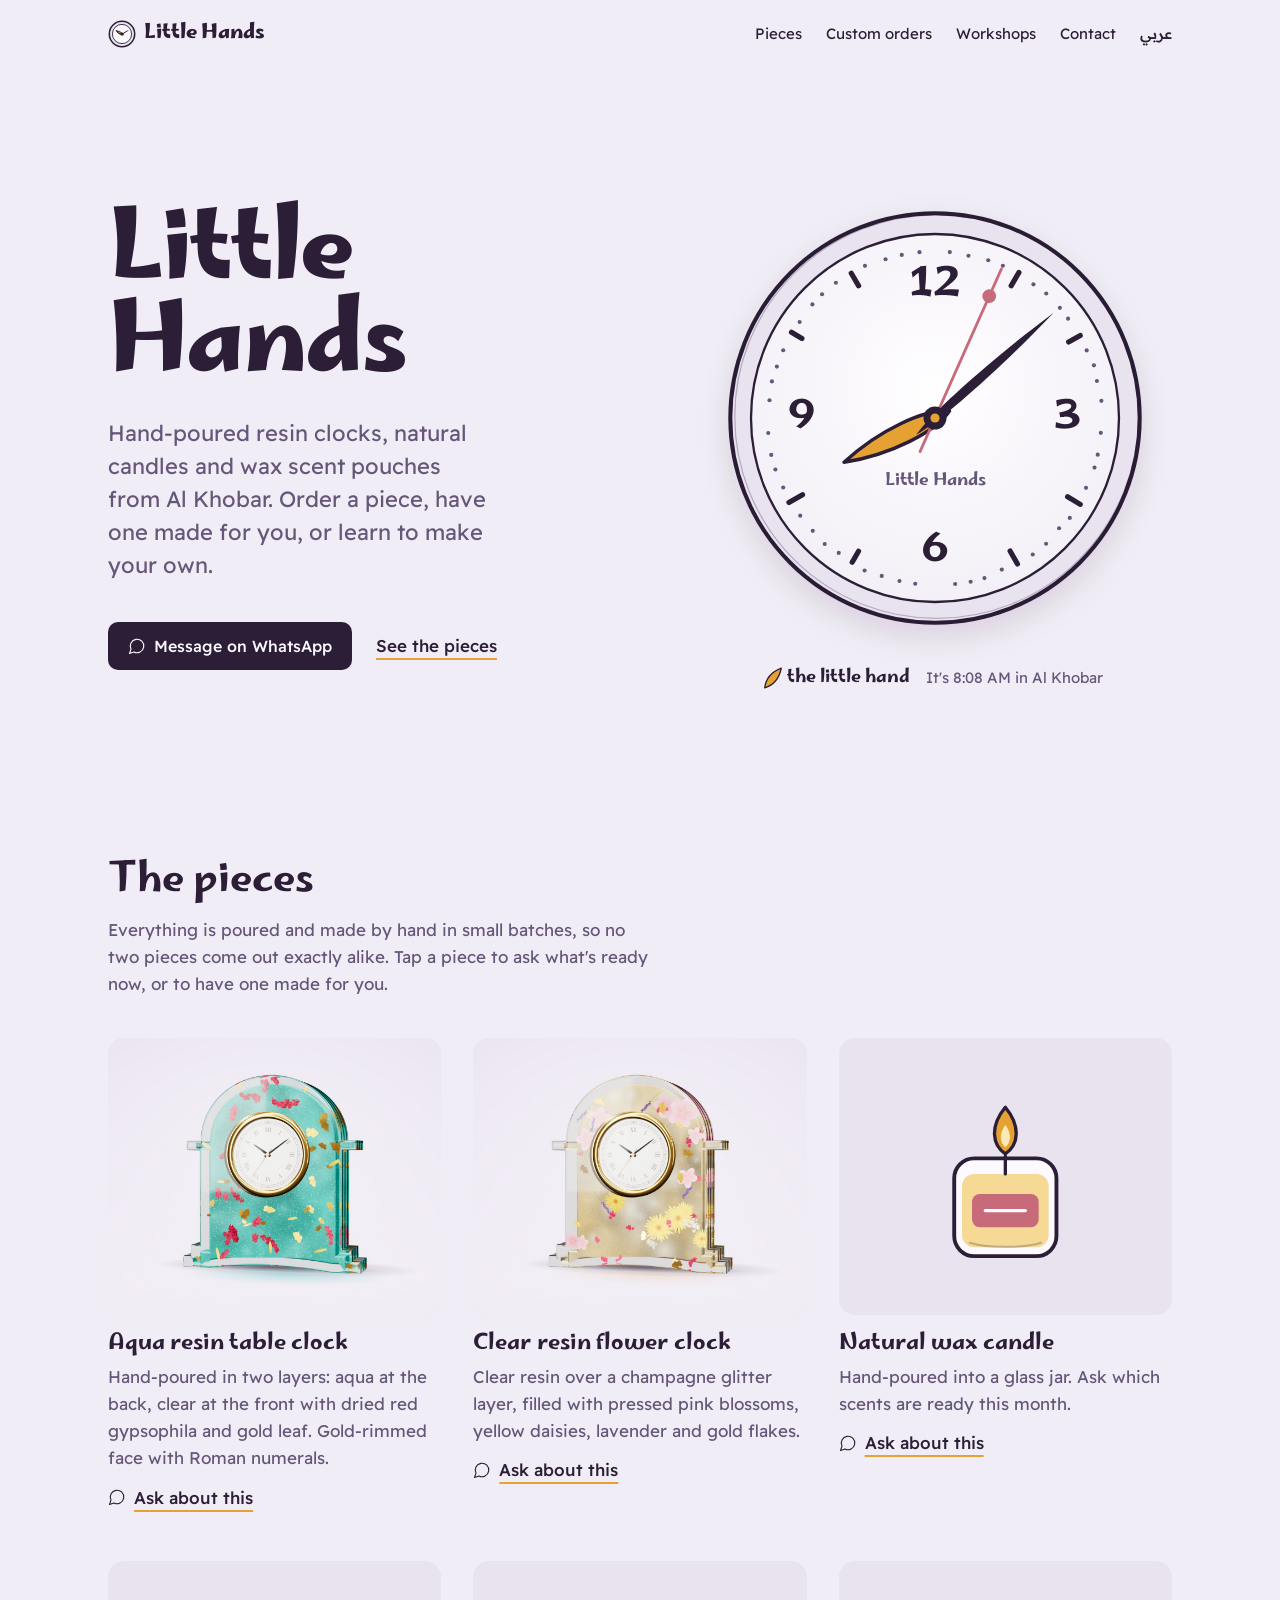
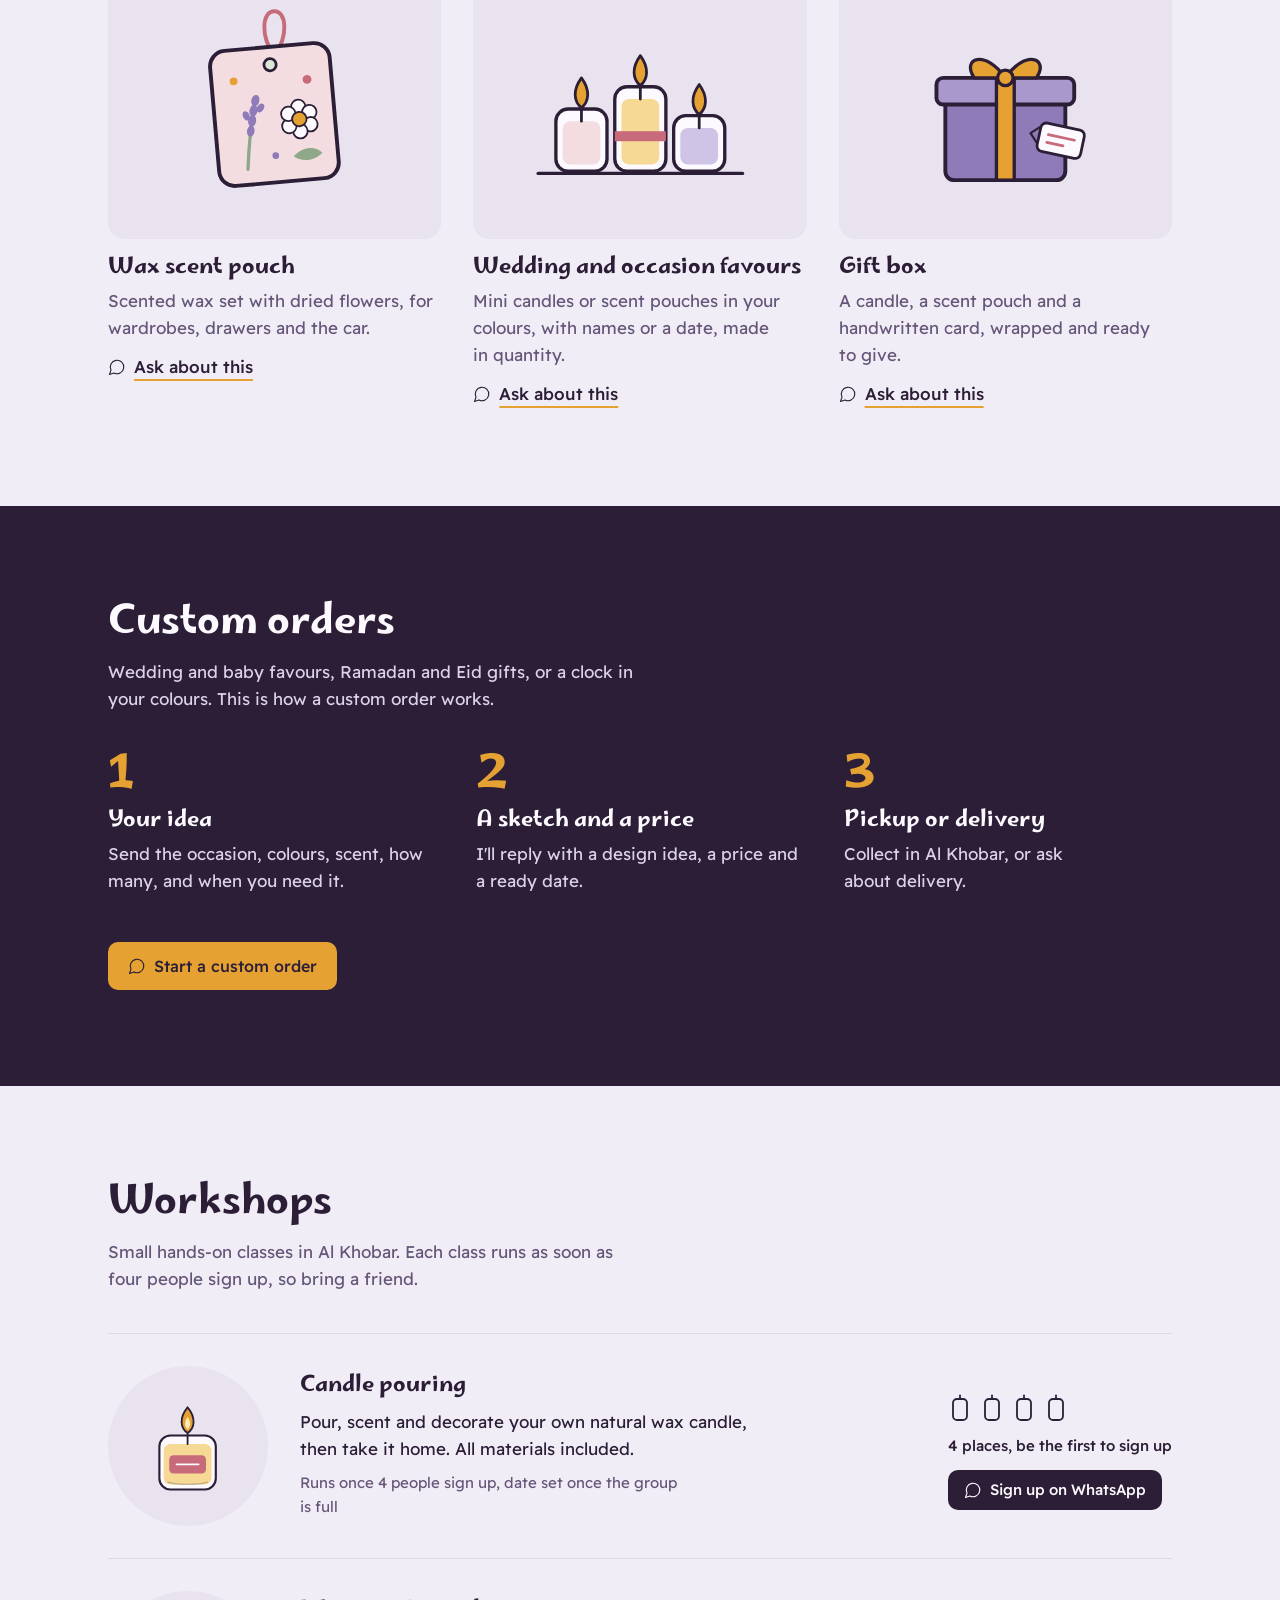
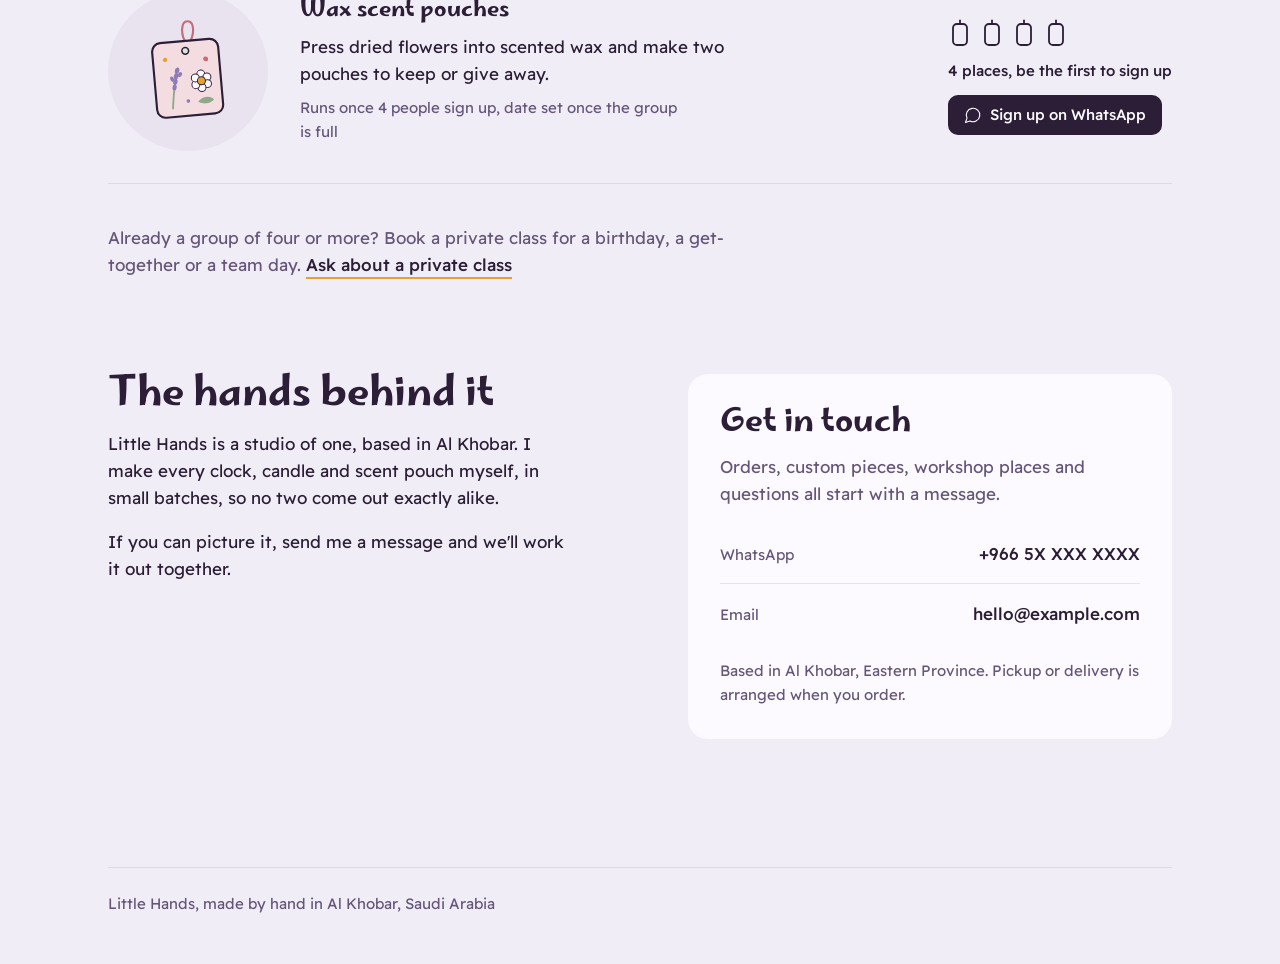
==== commit 307818b1: "Add her two resin table clocks with rendered product shots The aqua and clear hand-poured resin cloc" ====
--- a/index.html
+++ b/index.html
@@ -65,7 +65,8 @@
       "@type": "OfferCatalog",
       "name": "Handmade pieces and workshops",
       "itemListElement": [
-        { "@type": "Offer", "itemOffered": { "@type": "Product", "name": "Handmade wall clock" } },
+        { "@type": "Offer", "itemOffered": { "@type": "Product", "name": "Aqua resin table clock" } },
+        { "@type": "Offer", "itemOffered": { "@type": "Product", "name": "Clear resin flower clock" } },
         { "@type": "Offer", "itemOffered": { "@type": "Product", "name": "Natural wax candle" } },
         { "@type": "Offer", "itemOffered": { "@type": "Product", "name": "Wax scent pouch" } },
         { "@type": "Offer", "itemOffered": { "@type": "Product", "name": "Wedding and occasion favours" } },
@@ -93,7 +94,7 @@
     <section class="hero" aria-labelledby="hero-title">
       <div class="hero-text">
         <h1 id="hero-title">Little Hands</h1>
-        <p class="lede">Handmade clocks, natural candles and wax scent pouches from Al Khobar. Order a piece, have one made for you, or learn to make your own.</p>
+        <p class="lede">Hand-poured resin clocks, natural candles and wax scent pouches from Al Khobar. Order a piece, have one made for you, or learn to make your own.</p>
         <div class="actions">
           <a class="btn" data-wa="general" href="https://wa.me/966000000000?text=Hi%20Little%20Hands!%20I%20saw%20your%20website%20and%20I&#39;d%20like%20to%20ask%20about%20an%20order." target="_blank" rel="noopener"><svg viewBox="0 0 24 24" aria-hidden="true" focusable="false" fill="none" stroke="currentColor" stroke-width="1.5" stroke-linecap="round" stroke-linejoin="round"><path d="M7.9 20A9 9 0 1 0 4 16.1L2 22Z"/></svg>Message on WhatsApp</a>
           <a class="text-link" href="#pieces">See the pieces</a>
@@ -110,11 +111,11 @@
 
     <section class="section section--first" id="pieces" aria-labelledby="pieces-title">
       <h2 id="pieces-title">The pieces</h2>
-      <p class="section-intro">Everything is made in small batches, so colours and scents change. Tap a piece to ask what's ready now, or to have one made for you.</p>
+      <p class="section-intro">Everything is poured and made by hand in small batches, so no two pieces come out exactly alike. Tap a piece to ask what's ready now, or to have one made for you.</p>
       <ul class="pieces" id="pieces-grid">
 <!-- pieces:start -->
-<li class="piece"><div class="art"><svg viewBox="0 0 240 200" aria-hidden="true" focusable="false"><use href="assets/art.svg#wall-clock"></use></svg></div><h3>Wall clock</h3><p>Every face is made by hand. Choose the colours, and Arabic or English numerals.</p><a class="ask" href="https://wa.me/966000000000?text=Hi%20Little%20Hands!%20I&#39;d%20like%20to%20ask%20about%20the%20Wall%20clock." target="_blank" rel="noopener"><svg viewBox="0 0 24 24" aria-hidden="true" focusable="false" fill="none" stroke="currentColor" stroke-width="1.5" stroke-linecap="round" stroke-linejoin="round"><path d="M7.9 20A9 9 0 1 0 4 16.1L2 22Z"/></svg><span>Ask about this<span class="sr-only">: Wall clock</span></span></a></li>
-<li class="piece"><div class="art"><svg viewBox="0 0 240 200" aria-hidden="true" focusable="false"><use href="assets/art.svg#desk-clock"></use></svg></div><h3>Little desk clock</h3><p>A small clock for a desk, a shelf or a bedside table. A lovely graduation gift.</p><a class="ask" href="https://wa.me/966000000000?text=Hi%20Little%20Hands!%20I&#39;d%20like%20to%20ask%20about%20the%20Little%20desk%20clock." target="_blank" rel="noopener"><svg viewBox="0 0 24 24" aria-hidden="true" focusable="false" fill="none" stroke="currentColor" stroke-width="1.5" stroke-linecap="round" stroke-linejoin="round"><path d="M7.9 20A9 9 0 1 0 4 16.1L2 22Z"/></svg><span>Ask about this<span class="sr-only">: Little desk clock</span></span></a></li>
+<li class="piece"><div class="art"><img src="assets/photos/clock-aqua.jpg" alt="Aqua resin table clock" loading="lazy" decoding="async"></div><h3>Aqua resin table clock</h3><p>Hand-poured in two layers: aqua at the back, clear at the front with dried red gypsophila and gold leaf. Gold-rimmed face with Roman numerals.</p><a class="ask" href="https://wa.me/966000000000?text=Hi%20Little%20Hands!%20I&#39;d%20like%20to%20ask%20about%20the%20Aqua%20resin%20table%20clock." target="_blank" rel="noopener"><svg viewBox="0 0 24 24" aria-hidden="true" focusable="false" fill="none" stroke="currentColor" stroke-width="1.5" stroke-linecap="round" stroke-linejoin="round"><path d="M7.9 20A9 9 0 1 0 4 16.1L2 22Z"/></svg><span>Ask about this<span class="sr-only">: Aqua resin table clock</span></span></a></li>
+<li class="piece"><div class="art"><img src="assets/photos/clock-clear.jpg" alt="Clear resin flower clock" loading="lazy" decoding="async"></div><h3>Clear resin flower clock</h3><p>Clear resin over a champagne glitter layer, filled with pressed pink blossoms, yellow daisies, lavender and gold flakes.</p><a class="ask" href="https://wa.me/966000000000?text=Hi%20Little%20Hands!%20I&#39;d%20like%20to%20ask%20about%20the%20Clear%20resin%20flower%20clock." target="_blank" rel="noopener"><svg viewBox="0 0 24 24" aria-hidden="true" focusable="false" fill="none" stroke="currentColor" stroke-width="1.5" stroke-linecap="round" stroke-linejoin="round"><path d="M7.9 20A9 9 0 1 0 4 16.1L2 22Z"/></svg><span>Ask about this<span class="sr-only">: Clear resin flower clock</span></span></a></li>
 <li class="piece"><div class="art"><svg viewBox="0 0 240 200" aria-hidden="true" focusable="false"><use href="assets/art.svg#jar-candle"></use></svg></div><h3>Natural wax candle</h3><p>Hand-poured into a glass jar. Ask which scents are ready this month.</p><a class="ask" href="https://wa.me/966000000000?text=Hi%20Little%20Hands!%20I&#39;d%20like%20to%20ask%20about%20the%20Natural%20wax%20candle." target="_blank" rel="noopener"><svg viewBox="0 0 24 24" aria-hidden="true" focusable="false" fill="none" stroke="currentColor" stroke-width="1.5" stroke-linecap="round" stroke-linejoin="round"><path d="M7.9 20A9 9 0 1 0 4 16.1L2 22Z"/></svg><span>Ask about this<span class="sr-only">: Natural wax candle</span></span></a></li>
 <li class="piece"><div class="art"><svg viewBox="0 0 240 200" aria-hidden="true" focusable="false"><use href="assets/art.svg#scent-pouch"></use></svg></div><h3>Wax scent pouch</h3><p>Scented wax set with dried flowers, for wardrobes, drawers and the car.</p><a class="ask" href="https://wa.me/966000000000?text=Hi%20Little%20Hands!%20I&#39;d%20like%20to%20ask%20about%20the%20Wax%20scent%20pouch." target="_blank" rel="noopener"><svg viewBox="0 0 24 24" aria-hidden="true" focusable="false" fill="none" stroke="currentColor" stroke-width="1.5" stroke-linecap="round" stroke-linejoin="round"><path d="M7.9 20A9 9 0 1 0 4 16.1L2 22Z"/></svg><span>Ask about this<span class="sr-only">: Wax scent pouch</span></span></a></li>
 <li class="piece"><div class="art"><svg viewBox="0 0 240 200" aria-hidden="true" focusable="false"><use href="assets/art.svg#favours"></use></svg></div><h3>Wedding and occasion favours</h3><p>Mini candles or scent pouches in your colours, with names or a date, made in quantity.</p><a class="ask" href="https://wa.me/966000000000?text=Hi%20Little%20Hands!%20I&#39;d%20like%20to%20ask%20about%20the%20Wedding%20and%20occasion%20favours." target="_blank" rel="noopener"><svg viewBox="0 0 24 24" aria-hidden="true" focusable="false" fill="none" stroke="currentColor" stroke-width="1.5" stroke-linecap="round" stroke-linejoin="round"><path d="M7.9 20A9 9 0 1 0 4 16.1L2 22Z"/></svg><span>Ask about this<span class="sr-only">: Wedding and occasion favours</span></span></a></li>
--- a/assets/styles.css
+++ b/assets/styles.css
@@ -172,8 +172,9 @@
 h3 { font-size: 1.375rem; line-height: 1.25; }
 html[lang="ar"] h3 { line-height: 1.5; }
 
-.art { background: var(--tile); border-radius: 16px; display: grid; place-items: center; overflow: hidden; }
-.art img { width: 100%; height: 100%; object-fit: cover; }
+.art { position: relative; background: var(--tile); border-radius: 16px; display: grid; place-items: center; overflow: hidden; }
+/* the photo fills the tile; the tile's aspect ratio, not the photo, sets the height */
+.art img { position: absolute; inset: 0; width: 100%; height: 100%; object-fit: cover; }
 
 /* pieces */
 .pieces {
